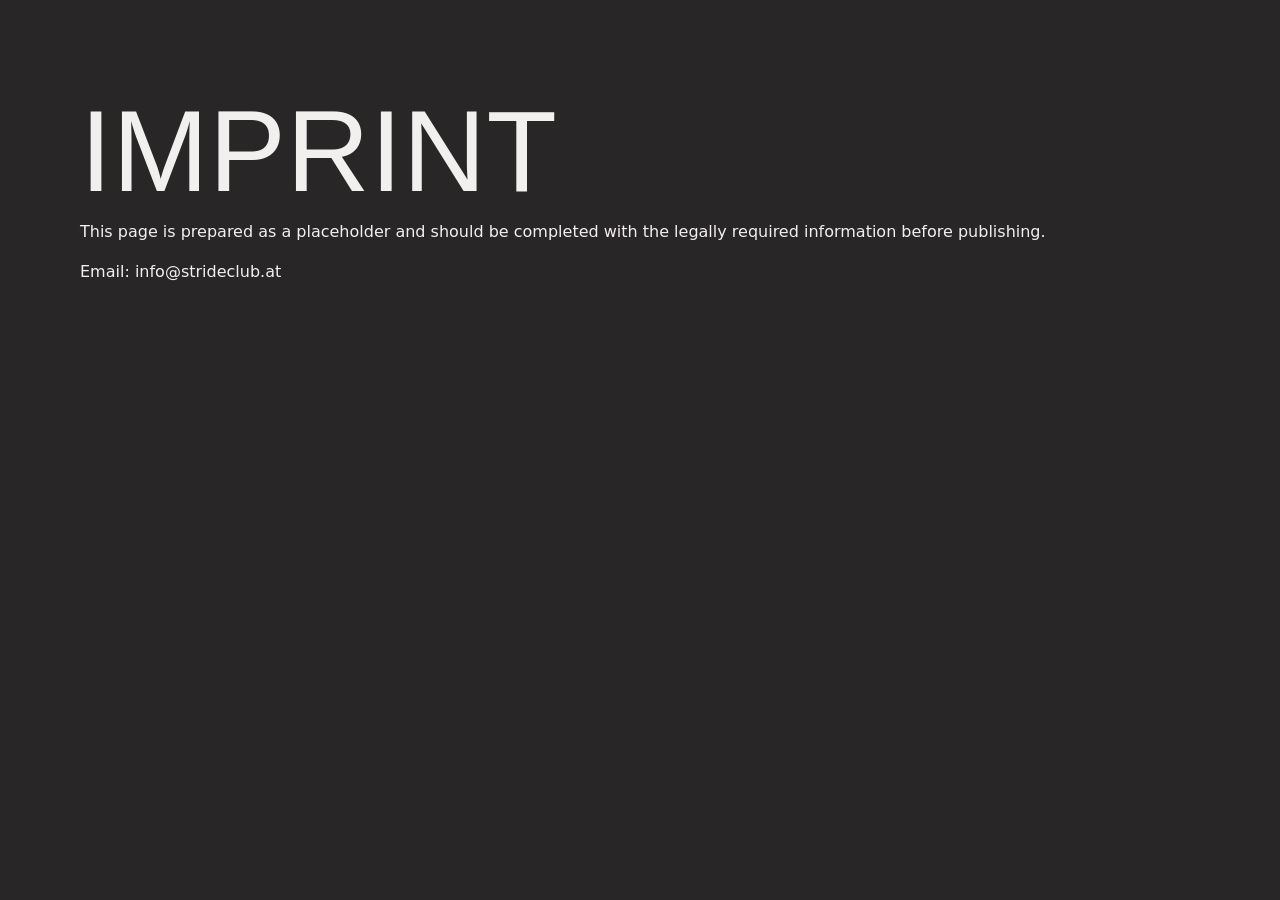
==== imprint.html @ b1a37f71 "Add files via upload" ====
<!DOCTYPE html><html lang="en"><head><meta charset="UTF-8"><meta name="viewport" content="width=device-width, initial-scale=1.0"><title>Imprint | STRIDE Vienna</title><meta name="robots" content="noindex, follow"><link rel="stylesheet" href="style.css"></head><body><main class="section"><div class="container"><h1>Imprint</h1><p>This page is prepared as a placeholder and should be completed with the legally required information before publishing.</p><p>Email: <a href="mailto:info@strideclub.at">info@strideclub.at</a></p></div></main></body></html>
---- style.css ----
:root{--off-white:#f2f0ef;--shadow-grey:#292628;--tiger-flame:#f26222;--burnt-orange:#cc5500;--cream:#faffd7;--bg:#292628;--text:#f2f0ef;--muted:rgba(242,240,239,.72);--line:rgba(242,240,239,.13);--card:rgba(242,240,239,.06);--radius-lg:28px;--radius-md:18px;--shadow:0 24px 80px rgba(0,0,0,.32)}*{box-sizing:border-box}html{scroll-behavior:smooth}body{margin:0;font-family:Barlow,system-ui,sans-serif;background:var(--bg);color:var(--text);line-height:1.5}a{color:inherit;text-decoration:none}.container{width:min(1120px,calc(100% - 40px));margin:0 auto}.section{padding:98px 0;position:relative}.site-header{position:fixed;inset:0 0 auto 0;z-index:100;backdrop-filter:blur(18px);background:rgba(41,38,40,.86);border-bottom:1px solid var(--line)}.nav{width:min(1180px,calc(100% - 32px));height:118px;margin:0 auto;display:flex;align-items:center;justify-content:space-between}.logo img{width:104px;height:104px;border-radius:50%;display:block}.nav-links{display:flex;align-items:center;gap:22px;color:var(--muted);font-size:13px;font-weight:900;text-transform:uppercase;letter-spacing:.07em}.nav-links a:hover{color:var(--off-white)}.nav-cta{padding:16px 28px;border-radius:999px;background:var(--tiger-flame);color:#111!important}.nav-toggle{display:none;background:transparent;border:0;color:white;font-size:34px}.hero{padding-top:176px;min-height:100vh;display:flex;align-items:center;overflow:hidden}.hero-bg{position:absolute;inset:0;background:radial-gradient(circle at 70% 20%,rgba(242,98,34,.25),transparent 29%),linear-gradient(135deg,#292628 0%,#111 56%,#292628 100%)}.hero-bg:after{content:'';position:absolute;inset:0;background-image:linear-gradient(rgba(242,240,239,.04) 1px,transparent 1px),linear-gradient(90deg,rgba(242,240,239,.04) 1px,transparent 1px);background-size:52px 52px;mask-image:linear-gradient(to bottom,black,transparent 82%)}.hero-grid{position:relative;display:grid;grid-template-columns:1.1fr .9fr;gap:60px;align-items:center}.eyebrow{color:var(--tiger-flame);text-transform:uppercase;letter-spacing:.18em;font-weight:900;font-size:12px;margin:0 0 18px}h1,h2,h3{font-family:Anton,Impact,sans-serif;text-transform:uppercase;line-height:.92;letter-spacing:.005em;margin:0;font-weight:400}h1{font-size:clamp(58px,9vw,126px);max-width:880px}h2{font-size:clamp(42px,6vw,82px)}h3{font-size:43px}.hero-text{font-size:clamp(19px,2vw,25px);color:var(--muted);max-width:660px;margin:28px 0 36px;font-weight:700}.hero-actions{display:flex;gap:14px;flex-wrap:wrap}.btn{display:inline-flex;align-items:center;justify-content:center;min-height:54px;padding:0 24px;border-radius:999px;font-weight:900;letter-spacing:.03em}.btn-primary{background:var(--tiger-flame);color:#111}.btn-secondary{border:1px solid var(--line);color:var(--off-white);background:rgba(242,240,239,.04)}.hero-facts{display:grid;grid-template-columns:repeat(3,1fr);gap:12px;margin-top:36px}.hero-facts div{padding:16px;background:rgba(242,240,239,.06);border:1px solid var(--line);border-radius:var(--radius-md)}.hero-facts strong{display:block;font-size:15px;text-transform:uppercase}.hero-facts span{color:var(--muted);font-size:14px}.hero-media{min-height:520px;border-radius:var(--radius-lg);border:1px solid var(--line);background:linear-gradient(135deg,rgba(242,98,34,.20),rgba(242,240,239,.04));display:grid;place-items:center;box-shadow:var(--shadow)}.media-card{text-align:center}.media-card img{width:220px;height:220px}.media-card span{display:block;margin-top:24px;font-weight:900;letter-spacing:.12em;color:var(--muted)}.split,.hybrid-grid,.location-grid,.faq-grid,.discover-grid{display:grid;grid-template-columns:.9fr 1.1fr;gap:70px;align-items:start}.lead p,.section-copy p,.location-copy p,.section-heading p{color:var(--muted);font-size:20px;margin:0 0 18px;font-weight:600}.schedule-section,.discover-section{background:var(--off-white);color:var(--shadow-grey)}.schedule-section .eyebrow,.discover-section .eyebrow,.pricing-section .eyebrow{color:var(--burnt-orange)}.schedule-section p,.discover-section p{color:rgba(41,38,40,.72)}.center{text-align:center;max-width:780px;margin:0 auto 42px}.schedule-grid,.pricing-grid{display:grid;grid-template-columns:repeat(3,1fr);gap:18px}.schedule-card,.pricing-card{min-height:230px;background:white;color:var(--shadow-grey);border:1px solid rgba(41,38,40,.08);border-radius:var(--radius-lg);padding:28px;box-shadow:0 20px 60px rgba(41,38,40,.08)}.schedule-card span,.pricing-card span{font-weight:900;text-transform:uppercase;color:var(--burnt-orange);letter-spacing:.14em;font-size:12px}.schedule-card h3,.pricing-card h3{margin:20px 0}.schedule-card p,.pricing-card p{font-size:17px;color:rgba(41,38,40,.72);font-weight:600}.hybrid-section,.pricing-section,.why-section,.faq-section{background:var(--shadow-grey)}.feature-list{display:grid;gap:16px}.feature-list div,.benefit,details{background:var(--card);border:1px solid var(--line);border-radius:var(--radius-md);padding:24px}.feature-list span{color:var(--tiger-flame);font-weight:900;display:block;margin-bottom:12px}.feature-list strong,.benefit strong{font-size:21px;display:block;margin-bottom:8px}.feature-list p,.benefit p,details p{color:var(--muted);margin:0;font-weight:600}.highlight{outline:2px solid var(--tiger-flame)}.location-section{background:linear-gradient(180deg,#292628,#171717)}.address{color:white!important;font-weight:900;font-size:22px!important}.location-list{color:var(--muted);font-weight:700;padding-left:20px}.map-wrap{border-radius:var(--radius-lg);overflow:hidden;border:1px solid var(--line);min-height:440px;background:var(--card);box-shadow:var(--shadow)}.map-wrap iframe{width:100%;height:440px;border:0;display:block;filter:grayscale(1) contrast(1.1)}.benefits-grid{display:grid;grid-template-columns:repeat(3,1fr);gap:18px}.faq-list{display:grid;gap:14px}summary{cursor:pointer;font-weight:900;font-size:19px}.cta-card{text-align:center;padding:64px 36px;border-radius:36px;background:linear-gradient(135deg,var(--cream),var(--off-white));color:var(--shadow-grey)}.cta-card img{width:168px;height:168px;margin-bottom:22px}.cta-card .eyebrow{color:var(--burnt-orange)}.cta-card p{color:rgba(41,38,40,.78);max-width:720px;margin:20px auto 28px;font-weight:700}.center-actions{justify-content:center}.cta-card .btn-secondary{color:var(--shadow-grey);border-color:rgba(242,98,34,.42);background:rgba(242,98,34,.07)}.footer{border-top:1px solid var(--line);padding:56px 0 22px;color:var(--muted)}.footer-grid{display:grid;grid-template-columns:1.4fr repeat(3,1fr);gap:34px}.footer strong{color:white}.footer-logo img{width:88px;height:88px}.legal{margin-top:44px;padding-top:20px;border-top:1px solid var(--line);display:flex;justify-content:space-between;gap:20px;font-size:13px}.mobile-sticky-signup{display:none}.reveal{opacity:0;transform:translateY(24px);transition:opacity .7s ease,transform .7s ease}.reveal.active{opacity:1;transform:translateY(0)}.delay-1{transition-delay:.12s}.delay-2{transition-delay:.22s}@media(max-width:900px){.nav{height:108px}.logo img{width:84px;height:84px}.nav-toggle{display:block}.nav-links{position:absolute;top:108px;left:16px;right:16px;display:none;flex-direction:column;align-items:stretch;padding:18px;background:rgba(41,38,40,.98);border:1px solid var(--line);border-radius:18px}.nav-links.open{display:flex}.hero{padding-top:136px;min-height:auto}.hero-grid,.split,.hybrid-grid,.location-grid,.faq-grid,.discover-grid{grid-template-columns:1fr;gap:32px}.hero-media{min-height:360px}.media-card img{width:160px;height:160px}.hero-facts,.schedule-grid,.pricing-grid,.benefits-grid,.footer-grid{grid-template-columns:1fr}.schedule-section{padding:54px 0}.schedule-card,.pricing-card{min-height:auto;padding:18px 20px;border-radius:18px}.schedule-card h3,.pricing-card h3{font-size:42px;margin:10px 0}.schedule-card p,.pricing-card p{font-size:15px}.section{padding:76px 0}.mobile-sticky-signup{display:flex;position:fixed;left:14px;right:14px;bottom:14px;z-index:200;min-height:54px;align-items:center;justify-content:center;border-radius:999px;background:var(--tiger-flame);color:#111;font-weight:900;box-shadow:0 20px 60px rgba(0,0,0,.35)}body{padding-bottom:72px}.legal{flex-direction:column}}@media(max-width:520px){.container{width:min(100% - 28px,1120px)}h1{font-size:clamp(50px,15vw,70px)}h2{font-size:42px}.hero-text{font-size:18px}.hero-actions{flex-direction:column}.btn{width:100%}.hero-facts{gap:10px}.cta-card{padding:44px 18px;border-radius:28px}.cta-card img{width:132px;height:132px}.schedule-section{padding:42px 0}.schedule-card h3,.pricing-card h3{font-size:38px}}

/* v9 media restore: hero video + gallery from SharePoint folder */
.hero-video { position: relative; overflow: hidden; padding: 0; background: #111; }
.hero-video video { position:absolute; inset:0; width:100%; height:100%; object-fit:cover; filter:contrast(1.04) saturate(.95); }
.hero-video:after { content:""; position:absolute; inset:0; background:linear-gradient(180deg,rgba(0,0,0,.05),rgba(0,0,0,.5)); }
.hero-video-label { position:absolute; left:24px; right:24px; bottom:24px; z-index:2; padding:18px 20px; border-radius:20px; background:rgba(41,38,40,.78); border:1px solid var(--line); backdrop-filter:blur(12px); }
.hero-video-label span { color:var(--tiger-flame); font-weight:900; letter-spacing:.15em; font-size:12px; }
.hero-video-label strong { display:block; margin-top:5px; font-size:20px; }
.gallery-section { background:#171717; }
.gallery-grid { display:grid; grid-template-columns:repeat(3,1fr); gap:16px; }
.gallery-grid img { width:100%; aspect-ratio:4/5; object-fit:cover; border-radius:22px; border:1px solid var(--line); filter:contrast(1.03) saturate(.92); background:#111; }
.gallery-grid img:nth-child(2), .gallery-grid img:nth-child(5), .gallery-grid img:nth-child(8) { aspect-ratio:4/6; }
@media(max-width:900px){ .gallery-grid{grid-template-columns:1fr 1fr;} .hero-video{min-height:72vh;} }
@media(max-width:520px){ .gallery-grid{grid-template-columns:1fr;} .hero-video{min-height:72vh;} }
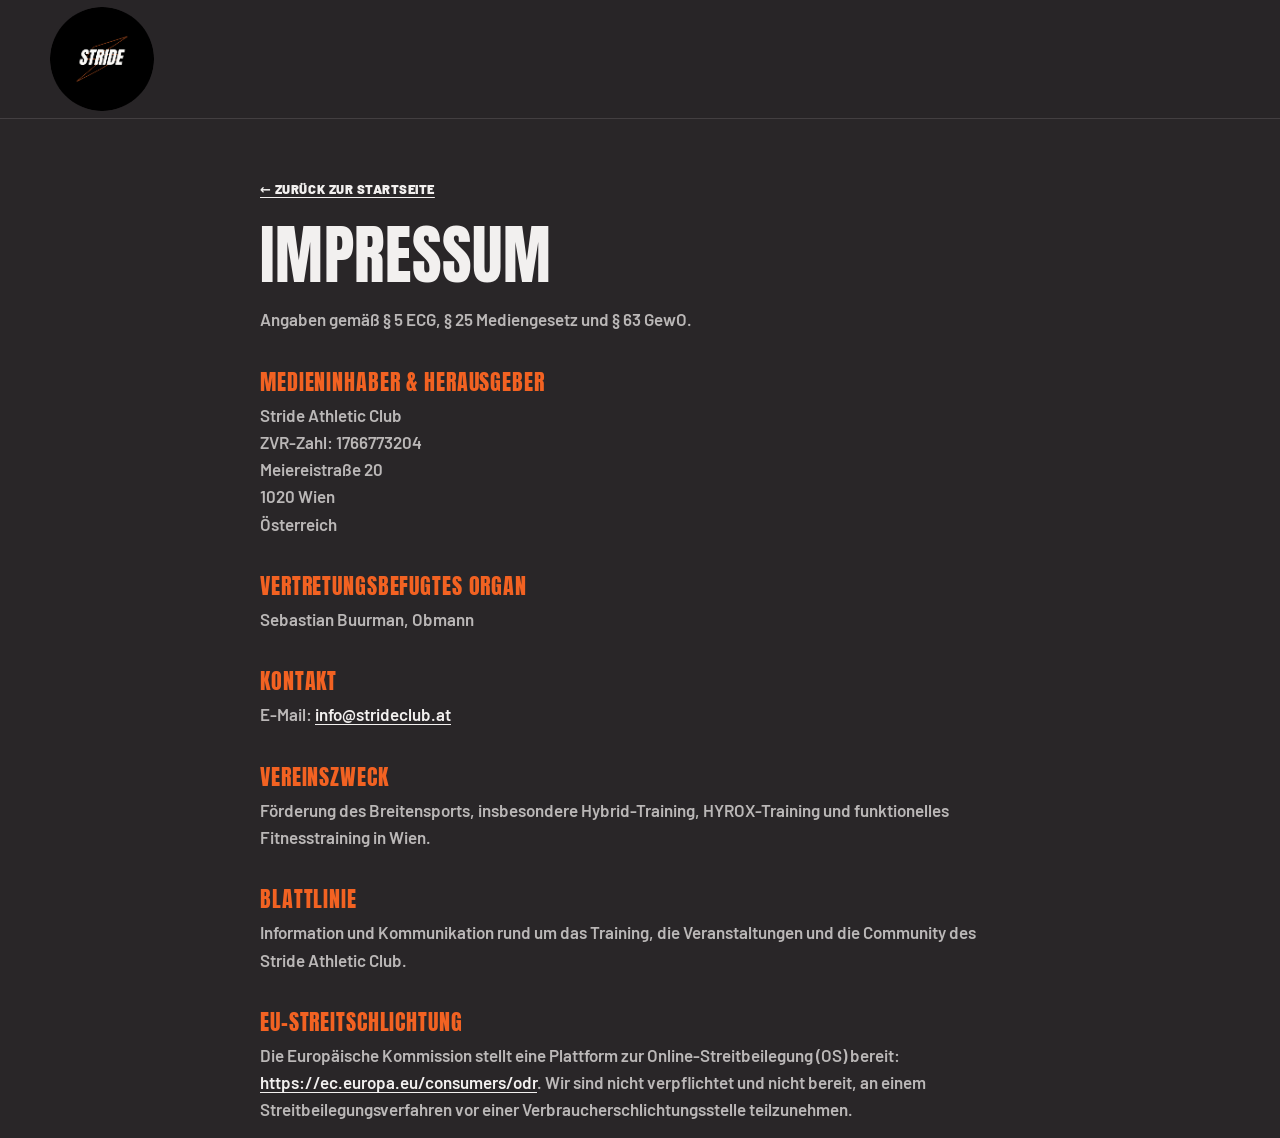
==== commit f279be33: "Add real imprint content and align privacy page styling Fills in the placeholder imprint page with t" ====
--- a/imprint.html
+++ b/imprint.html
@@ -1 +1,36 @@
-<!DOCTYPE html><html lang="en"><head><meta charset="UTF-8"><meta name="viewport" content="width=device-width, initial-scale=1.0"><title>Imprint | STRIDE Vienna</title><meta name="robots" content="noindex, follow"><link rel="stylesheet" href="style.css"></head><body><main class="section"><div class="container"><h1>Imprint</h1><p>This page is prepared as a placeholder and should be completed with the legally required information before publishing.</p><p>Email: <a href="mailto:info@strideclub.at">info@strideclub.at</a></p></div></main></body></html>
+<!DOCTYPE html><html lang="de"><head><meta charset="UTF-8"><meta name="viewport" content="width=device-width, initial-scale=1.0"><title>Impressum | STRIDE Vienna</title><meta name="robots" content="noindex, follow"><link rel="canonical" href="https://strideclub.at/imprint.html" /><link rel="preconnect" href="https://fonts.googleapis.com"><link rel="preconnect" href="https://fonts.gstatic.com" crossorigin><link href="https://fonts.googleapis.com/css2?family=Anton&family=Barlow:wght@400;500;600;700;800;900&display=swap" rel="stylesheet"><link rel="stylesheet" href="style.css"></head><body>
+<header class="site-header">
+  <nav class="nav">
+    <a class="logo" href="index.html" aria-label="STRIDE Vienna home"><img src="assets/images/logo-stride-circle.png" alt="STRIDE logo" /></a>
+  </nav>
+</header>
+<main><div class="container legal-page">
+<a class="back-link" href="index.html">&larr; Zurück zur Startseite</a>
+<h1>Impressum</h1>
+<p>Angaben gemäß § 5 ECG, § 25 Mediengesetz und § 63 GewO.</p>
+
+<h2>Medieninhaber &amp; Herausgeber</h2>
+<p>
+Stride Athletic Club<br />
+ZVR-Zahl: 1766773204<br />
+Meiereistraße 20<br />
+1020 Wien<br />
+Österreich
+</p>
+
+<h2>Vertretungsbefugtes Organ</h2>
+<p>Sebastian Buurman, Obmann</p>
+
+<h2>Kontakt</h2>
+<p>E-Mail: <a href="mailto:info@strideclub.at">info@strideclub.at</a></p>
+
+<h2>Vereinszweck</h2>
+<p>Förderung des Breitensports, insbesondere Hybrid-Training, HYROX-Training und funktionelles Fitnesstraining in Wien.</p>
+
+<h2>Blattlinie</h2>
+<p>Information und Kommunikation rund um das Training, die Veranstaltungen und die Community des Stride Athletic Club.</p>
+
+<h2>EU-Streitschlichtung</h2>
+<p>Die Europäische Kommission stellt eine Plattform zur Online-Streitbeilegung (OS) bereit: <a href="https://ec.europa.eu/consumers/odr" target="_blank" rel="noopener noreferrer">https://ec.europa.eu/consumers/odr</a>. Wir sind nicht verpflichtet und nicht bereit, an einem Streitbeilegungsverfahren vor einer Verbraucherschlichtungsstelle teilzunehmen.</p>
+</div></main>
+</body></html>
--- a/style.css
+++ b/style.css
@@ -1,4 +1,5 @@
-:root{--off-white:#f2f0ef;--shadow-grey:#292628;--tiger-flame:#f26222;--burnt-orange:#cc5500;--cream:#faffd7;--bg:#292628;--text:#f2f0ef;--muted:rgba(242,240,239,.72);--line:rgba(242,240,239,.13);--card:rgba(242,240,239,.06);--radius-lg:28px;--radius-md:18px;--shadow:0 24px 80px rgba(0,0,0,.32)}*{box-sizing:border-box}html{scroll-behavior:smooth}body{margin:0;font-family:Barlow,system-ui,sans-serif;background:var(--bg);color:var(--text);line-height:1.5}a{color:inherit;text-decoration:none}.container{width:min(1120px,calc(100% - 40px));margin:0 auto}.section{padding:98px 0;position:relative}.site-header{position:fixed;inset:0 0 auto 0;z-index:100;backdrop-filter:blur(18px);background:rgba(41,38,40,.86);border-bottom:1px solid var(--line)}.nav{width:min(1180px,calc(100% - 32px));height:118px;margin:0 auto;display:flex;align-items:center;justify-content:space-between}.logo img{width:104px;height:104px;border-radius:50%;display:block}.nav-links{display:flex;align-items:center;gap:22px;color:var(--muted);font-size:13px;font-weight:900;text-transform:uppercase;letter-spacing:.07em}.nav-links a:hover{color:var(--off-white)}.nav-cta{padding:16px 28px;border-radius:999px;background:var(--tiger-flame);color:#111!important}.nav-toggle{display:none;background:transparent;border:0;color:white;font-size:34px}.hero{padding-top:176px;min-height:100vh;display:flex;align-items:center;overflow:hidden}.hero-bg{position:absolute;inset:0;background:radial-gradient(circle at 70% 20%,rgba(242,98,34,.25),transparent 29%),linear-gradient(135deg,#292628 0%,#111 56%,#292628 100%)}.hero-bg:after{content:'';position:absolute;inset:0;background-image:linear-gradient(rgba(242,240,239,.04) 1px,transparent 1px),linear-gradient(90deg,rgba(242,240,239,.04) 1px,transparent 1px);background-size:52px 52px;mask-image:linear-gradient(to bottom,black,transparent 82%)}.hero-grid{position:relative;display:grid;grid-template-columns:1.1fr .9fr;gap:60px;align-items:center}.eyebrow{color:var(--tiger-flame);text-transform:uppercase;letter-spacing:.18em;font-weight:900;font-size:12px;margin:0 0 18px}h1,h2,h3{font-family:Anton,Impact,sans-serif;text-transform:uppercase;line-height:.92;letter-spacing:.005em;margin:0;font-weight:400}h1{font-size:clamp(58px,9vw,126px);max-width:880px}h2{font-size:clamp(42px,6vw,82px)}h3{font-size:43px}.hero-text{font-size:clamp(19px,2vw,25px);color:var(--muted);max-width:660px;margin:28px 0 36px;font-weight:700}.hero-actions{display:flex;gap:14px;flex-wrap:wrap}.btn{display:inline-flex;align-items:center;justify-content:center;min-height:54px;padding:0 24px;border-radius:999px;font-weight:900;letter-spacing:.03em}.btn-primary{background:var(--tiger-flame);color:#111}.btn-secondary{border:1px solid var(--line);color:var(--off-white);background:rgba(242,240,239,.04)}.hero-facts{display:grid;grid-template-columns:repeat(3,1fr);gap:12px;margin-top:36px}.hero-facts div{padding:16px;background:rgba(242,240,239,.06);border:1px solid var(--line);border-radius:var(--radius-md)}.hero-facts strong{display:block;font-size:15px;text-transform:uppercase}.hero-facts span{color:var(--muted);font-size:14px}.hero-media{min-height:520px;border-radius:var(--radius-lg);border:1px solid var(--line);background:linear-gradient(135deg,rgba(242,98,34,.20),rgba(242,240,239,.04));display:grid;place-items:center;box-shadow:var(--shadow)}.media-card{text-align:center}.media-card img{width:220px;height:220px}.media-card span{display:block;margin-top:24px;font-weight:900;letter-spacing:.12em;color:var(--muted)}.split,.hybrid-grid,.location-grid,.faq-grid,.discover-grid{display:grid;grid-template-columns:.9fr 1.1fr;gap:70px;align-items:start}.lead p,.section-copy p,.location-copy p,.section-heading p{color:var(--muted);font-size:20px;margin:0 0 18px;font-weight:600}.schedule-section,.discover-section{background:var(--off-white);color:var(--shadow-grey)}.schedule-section .eyebrow,.discover-section .eyebrow,.pricing-section .eyebrow{color:var(--burnt-orange)}.schedule-section p,.discover-section p{color:rgba(41,38,40,.72)}.center{text-align:center;max-width:780px;margin:0 auto 42px}.schedule-grid,.pricing-grid{display:grid;grid-template-columns:repeat(3,1fr);gap:18px}.schedule-card,.pricing-card{min-height:230px;background:white;color:var(--shadow-grey);border:1px solid rgba(41,38,40,.08);border-radius:var(--radius-lg);padding:28px;box-shadow:0 20px 60px rgba(41,38,40,.08)}.schedule-card span,.pricing-card span{font-weight:900;text-transform:uppercase;color:var(--burnt-orange);letter-spacing:.14em;font-size:12px}.schedule-card h3,.pricing-card h3{margin:20px 0}.schedule-card p,.pricing-card p{font-size:17px;color:rgba(41,38,40,.72);font-weight:600}.hybrid-section,.pricing-section,.why-section,.faq-section{background:var(--shadow-grey)}.feature-list{display:grid;gap:16px}.feature-list div,.benefit,details{background:var(--card);border:1px solid var(--line);border-radius:var(--radius-md);padding:24px}.feature-list span{color:var(--tiger-flame);font-weight:900;display:block;margin-bottom:12px}.feature-list strong,.benefit strong{font-size:21px;display:block;margin-bottom:8px}.feature-list p,.benefit p,details p{color:var(--muted);margin:0;font-weight:600}.highlight{outline:2px solid var(--tiger-flame)}.location-section{background:linear-gradient(180deg,#292628,#171717)}.address{color:white!important;font-weight:900;font-size:22px!important}.location-list{color:var(--muted);font-weight:700;padding-left:20px}.map-wrap{border-radius:var(--radius-lg);overflow:hidden;border:1px solid var(--line);min-height:440px;background:var(--card);box-shadow:var(--shadow)}.map-wrap iframe{width:100%;height:440px;border:0;display:block;filter:grayscale(1) contrast(1.1)}.benefits-grid{display:grid;grid-template-columns:repeat(3,1fr);gap:18px}.faq-list{display:grid;gap:14px}summary{cursor:pointer;font-weight:900;font-size:19px}.cta-card{text-align:center;padding:64px 36px;border-radius:36px;background:linear-gradient(135deg,var(--cream),var(--off-white));color:var(--shadow-grey)}.cta-card img{width:168px;height:168px;margin-bottom:22px}.cta-card .eyebrow{color:var(--burnt-orange)}.cta-card p{color:rgba(41,38,40,.78);max-width:720px;margin:20px auto 28px;font-weight:700}.center-actions{justify-content:center}.cta-card .btn-secondary{color:var(--shadow-grey);border-color:rgba(242,98,34,.42);background:rgba(242,98,34,.07)}.footer{border-top:1px solid var(--line);padding:56px 0 22px;color:var(--muted)}.footer-grid{display:grid;grid-template-columns:1.4fr repeat(3,1fr);gap:34px}.footer strong{color:white}.footer-logo img{width:88px;height:88px}.legal{margin-top:44px;padding-top:20px;border-top:1px solid var(--line);display:flex;justify-content:space-between;gap:20px;font-size:13px}.mobile-sticky-signup{display:none}.reveal{opacity:0;transform:translateY(24px);transition:opacity .7s ease,transform .7s ease}.reveal.active{opacity:1;transform:translateY(0)}.delay-1{transition-delay:.12s}.delay-2{transition-delay:.22s}@media(max-width:900px){.nav{height:108px}.logo img{width:84px;height:84px}.nav-toggle{display:block}.nav-links{position:absolute;top:108px;left:16px;right:16px;display:none;flex-direction:column;align-items:stretch;padding:18px;background:rgba(41,38,40,.98);border:1px solid var(--line);border-radius:18px}.nav-links.open{display:flex}.hero{padding-top:136px;min-height:auto}.hero-grid,.split,.hybrid-grid,.location-grid,.faq-grid,.discover-grid{grid-template-columns:1fr;gap:32px}.hero-media{min-height:360px}.media-card img{width:160px;height:160px}.hero-facts,.schedule-grid,.pricing-grid,.benefits-grid,.footer-grid{grid-template-columns:1fr}.schedule-section{padding:54px 0}.schedule-card,.pricing-card{min-height:auto;padding:18px 20px;border-radius:18px}.schedule-card h3,.pricing-card h3{font-size:42px;margin:10px 0}.schedule-card p,.pricing-card p{font-size:15px}.section{padding:76px 0}.mobile-sticky-signup{display:flex;position:fixed;left:14px;right:14px;bottom:14px;z-index:200;min-height:54px;align-items:center;justify-content:center;border-radius:999px;background:var(--tiger-flame);color:#111;font-weight:900;box-shadow:0 20px 60px rgba(0,0,0,.35)}body{padding-bottom:72px}.legal{flex-direction:column}}@media(max-width:520px){.container{width:min(100% - 28px,1120px)}h1{font-size:clamp(50px,15vw,70px)}h2{font-size:42px}.hero-text{font-size:18px}.hero-actions{flex-direction:column}.btn{width:100%}.hero-facts{gap:10px}.cta-card{padding:44px 18px;border-radius:28px}.cta-card img{width:132px;height:132px}.schedule-section{padding:42px 0}.schedule-card h3,.pricing-card h3{font-size:38px}}
+:root{--off-white:#f2f0ef;--shadow-grey:#292628;--tiger-flame:#f26222;--burnt-orange:#cc5500;--cream:#faffd7;--bg:#292628;--text:#f2f0ef;--muted:rgba(242,240,239,.72);--line:rgba(242,240,239,.13);--card:rgba(242,240,239,.06);--radius-lg:28px;--radius-md:18px;--shadow:0 24px 80px rgba(0,0,0,.32);--header-h:118px}*{box-sizing:border-box}html{scroll-behavior:smooth;-webkit-text-size-adjust:100%;text-size-adjust:100%;overflow-x:hidden;overflow-x:clip}body{margin:0;max-width:100%;overflow-x:hidden;overflow-x:clip;font-family:Barlow,system-ui,sans-serif;background:var(--bg);color:var(--text);line-height:1.5}a{color:inherit;text-decoration:none}.container{width:min(1120px,calc(100% - 40px));margin:0 auto}.section{padding:98px 0;position:relative}section[id],main[id]{scroll-margin-top:calc(var(--header-h) + 14px)}.site-header{position:fixed;inset:0 0 auto 0;z-index:100;backdrop-filter:blur(18px);background:rgba(41,38,40,.86);border-bottom:1px solid var(--line)}.nav{width:min(1180px,calc(100% - 32px));height:var(--header-h);margin:0 auto;display:flex;align-items:center;justify-content:space-between}.logo img{width:104px;height:104px;border-radius:50%;display:block}.nav-links{display:flex;align-items:center;gap:22px;color:var(--muted);font-size:13px;font-weight:900;text-transform:uppercase;letter-spacing:.07em}.nav-links a:hover{color:var(--off-white)}.nav-cta{padding:16px 28px;border-radius:999px;background:var(--tiger-flame);color:#111!important}.nav-toggle{display:none;background:transparent;border:0;color:white;font-size:34px}.section.hero{padding-top:calc(var(--header-h) + 58px);min-height:100vh;min-height:100svh;display:flex;align-items:center;overflow:hidden}.hero-bg{position:absolute;inset:0;background:radial-gradient(circle at 70% 20%,rgba(242,98,34,.25),transparent 29%),linear-gradient(135deg,#292628 0%,#111 56%,#292628 100%)}.hero-bg:after{content:'';position:absolute;inset:0;background-image:linear-gradient(rgba(242,240,239,.04) 1px,transparent 1px),linear-gradient(90deg,rgba(242,240,239,.04) 1px,transparent 1px);background-size:52px 52px;mask-image:linear-gradient(to bottom,black,transparent 82%)}.hero-grid{position:relative;display:grid;grid-template-columns:1.1fr .9fr;gap:60px;align-items:center}.eyebrow{color:var(--tiger-flame);text-transform:uppercase;letter-spacing:.18em;font-weight:900;font-size:12px;margin:0 0 18px}h1,h2,h3{font-family:Anton,Impact,sans-serif;text-transform:uppercase;line-height:.92;letter-spacing:.005em;margin:0;font-weight:400;overflow-wrap:break-word;word-wrap:break-word}h1{font-size:clamp(58px,9vw,126px);max-width:880px}h2{font-size:clamp(42px,6vw,82px)}h3{font-size:43px}.hero-text{font-size:clamp(19px,2vw,25px);color:var(--muted);max-width:660px;margin:28px 0 36px;font-weight:700}.hero-actions{display:flex;gap:14px;flex-wrap:wrap}.btn{display:inline-flex;align-items:center;justify-content:center;min-height:54px;padding:0 24px;border-radius:999px;font-weight:900;letter-spacing:.03em}.btn-primary{background:var(--tiger-flame);color:#111}.btn-secondary{border:1px solid var(--line);color:var(--off-white);background:rgba(242,240,239,.04)}.hero-facts{display:grid;grid-template-columns:repeat(3,1fr);gap:12px;margin-top:36px}.hero-facts div{padding:16px;background:rgba(242,240,239,.06);border:1px solid var(--line);border-radius:var(--radius-md)}.hero-facts strong{display:block;font-size:15px;text-transform:uppercase}.hero-facts span{color:var(--muted);font-size:14px}.hero-media{min-height:520px;border-radius:var(--radius-lg);border:1px solid var(--line);background:linear-gradient(135deg,rgba(242,98,34,.20),rgba(242,240,239,.04));display:grid;place-items:center;box-shadow:var(--shadow)}.media-card{text-align:center}.media-card img{width:220px;height:220px}.media-card span{display:block;margin-top:24px;font-weight:900;letter-spacing:.12em;color:var(--muted)}.split,.hybrid-grid,.location-grid,.faq-grid,.discover-grid{display:grid;grid-template-columns:.9fr 1.1fr;gap:70px;align-items:start}.lead p,.section-copy p,.location-copy p,.section-heading p{color:var(--muted);font-size:20px;margin:0 0 18px;font-weight:600}.schedule-section,.discover-section{background:var(--off-white);color:var(--shadow-grey)}.schedule-section .eyebrow,.discover-section .eyebrow,.pricing-section .eyebrow{color:var(--burnt-orange)}.schedule-section p,.discover-section p{color:rgba(41,38,40,.72)}.center{text-align:center;max-width:780px;margin:0 auto 42px}.schedule-grid,.pricing-grid{display:grid;grid-template-columns:repeat(3,1fr);gap:18px}.schedule-card,.pricing-card{min-height:230px;background:white;color:var(--shadow-grey);border:1px solid rgba(41,38,40,.08);border-radius:var(--radius-lg);padding:28px;box-shadow:0 20px 60px rgba(41,38,40,.08)}.schedule-card span,.pricing-card span{font-weight:900;text-transform:uppercase;color:var(--burnt-orange);letter-spacing:.14em;font-size:12px}.schedule-card h3,.pricing-card h3{margin:20px 0}.schedule-card p,.pricing-card p{font-size:17px;color:rgba(41,38,40,.72);font-weight:600}.hybrid-section,.pricing-section,.why-section,.faq-section{background:var(--shadow-grey)}.feature-list{display:grid;gap:16px}.feature-list div,.benefit,details{background:var(--card);border:1px solid var(--line);border-radius:var(--radius-md);padding:24px}.feature-list span{color:var(--tiger-flame);font-weight:900;display:block;margin-bottom:12px}.feature-list strong,.benefit strong{font-size:21px;display:block;margin-bottom:8px}.feature-list p,.benefit p,details p{color:var(--muted);margin:0;font-weight:600}.highlight{outline:2px solid var(--tiger-flame)}.location-section{background:linear-gradient(180deg,#292628,#171717)}.address{color:white!important;font-weight:900;font-size:22px!important}.location-list{color:var(--muted);font-weight:700;padding-left:20px}.map-wrap{border-radius:var(--radius-lg);overflow:hidden;border:1px solid var(--line);min-height:440px;background:var(--card);box-shadow:var(--shadow)}.map-wrap iframe{width:100%;height:440px;border:0;display:block;filter:grayscale(1) contrast(1.1)}.benefits-grid{display:grid;grid-template-columns:repeat(3,1fr);gap:18px}.faq-list{display:grid;gap:14px}summary{cursor:pointer;font-weight:900;font-size:19px}.cta-card{text-align:center;padding:64px 36px;border-radius:36px;background:linear-gradient(135deg,var(--cream),var(--off-white));color:var(--shadow-grey)}.cta-card img{width:168px;height:168px;margin-bottom:22px}.cta-card .eyebrow{color:var(--burnt-orange)}.cta-card p{color:rgba(41,38,40,.78);max-width:720px;margin:20px auto 28px;font-weight:700}.center-actions{justify-content:center}.cta-card .btn-secondary{color:var(--shadow-grey);border-color:rgba(242,98,34,.42);background:rgba(242,98,34,.07)}.footer{border-top:1px solid var(--line);padding:56px 0 22px;color:var(--muted)}.footer-grid{display:grid;grid-template-columns:1.4fr repeat(3,1fr);gap:34px}.footer strong{color:white}.footer-logo img{width:88px;height:88px}.legal{margin-top:44px;padding-top:20px;border-top:1px solid var(--line);display:flex;justify-content:space-between;gap:20px;font-size:13px}.legal-page{padding-top:calc(var(--header-h) + 58px);max-width:760px}.legal-page h1{font-size:clamp(40px,7vw,64px);margin-bottom:22px}.legal-page h2{font-size:22px;text-transform:uppercase;letter-spacing:.04em;margin:38px 0 10px;color:var(--tiger-flame)}.legal-page p{color:var(--muted);font-size:17px;font-weight:600;margin:0 0 14px;line-height:1.6}.legal-page a{color:var(--off-white);text-decoration:underline;text-underline-offset:3px}.legal-page a:hover{color:var(--tiger-flame)}.back-link{display:inline-block;margin-bottom:26px;font-weight:900;letter-spacing:.04em;text-transform:uppercase;font-size:13px;color:var(--muted)}.back-link:hover{color:var(--tiger-flame)}
+.mobile-sticky-signup{display:none}.reveal{opacity:0;transform:translateY(24px);transition:opacity .7s ease,transform .7s ease}.reveal.active{opacity:1;transform:translateY(0)}.delay-1{transition-delay:.12s}.delay-2{transition-delay:.22s}@media(max-width:900px){:root{--header-h:94px}.logo img{width:74px;height:74px}.nav-toggle{display:block}.nav-links{position:absolute;top:calc(var(--header-h) + 1px);left:16px;right:16px;display:none;flex-direction:column;align-items:stretch;padding:18px;background:#292628;border:1px solid var(--line);border-radius:18px;box-shadow:0 24px 60px rgba(0,0,0,.45)}.nav-links.open{display:flex}.section.hero{padding-top:calc(var(--header-h) + 40px);min-height:auto}.hero-grid,.split,.hybrid-grid,.location-grid,.faq-grid,.discover-grid{grid-template-columns:1fr;gap:32px}.hero-media{min-height:360px}.media-card img{width:160px;height:160px}.hero-facts,.schedule-grid,.pricing-grid,.benefits-grid,.footer-grid{grid-template-columns:1fr}.schedule-section{padding:54px 0}.schedule-card,.pricing-card{min-height:auto;padding:18px 20px;border-radius:18px}.schedule-card h3,.pricing-card h3{font-size:42px;margin:10px 0}.schedule-card p,.pricing-card p{font-size:15px}.section{padding:76px 0}.mobile-sticky-signup{display:flex;position:fixed;left:14px;right:14px;bottom:14px;z-index:200;min-height:54px;align-items:center;justify-content:center;border-radius:999px;background:var(--tiger-flame);color:#111;font-weight:900;box-shadow:0 20px 60px rgba(0,0,0,.35)}body{padding-bottom:72px}.legal{flex-direction:column}}@media(max-width:520px){:root{--header-h:76px}.container{width:min(100% - 28px,1120px)}.logo img{width:58px;height:58px}.nav-toggle{font-size:30px}.section.hero{padding-top:calc(var(--header-h) + 28px)}h1{font-size:clamp(38px,12.5vw,70px)}h2{font-size:clamp(30px,9vw,42px)}.hero-text{font-size:18px}.hero-actions{flex-direction:column}.btn{width:100%}.hero-facts{gap:10px}.cta-card{padding:44px 18px;border-radius:28px}.cta-card img{width:132px;height:132px}.schedule-section{padding:42px 0}.schedule-card h3,.pricing-card h3{font-size:38px}}
 
 /* v9 media restore: hero video + gallery from SharePoint folder */
 .hero-video { position: relative; overflow: hidden; padding: 0; background: #111; }
@@ -8,8 +9,16 @@
 .hero-video-label span { color:var(--tiger-flame); font-weight:900; letter-spacing:.15em; font-size:12px; }
 .hero-video-label strong { display:block; margin-top:5px; font-size:20px; }
 .gallery-section { background:#171717; }
-.gallery-grid { display:grid; grid-template-columns:repeat(3,1fr); gap:16px; }
-.gallery-grid img { width:100%; aspect-ratio:4/5; object-fit:cover; border-radius:22px; border:1px solid var(--line); filter:contrast(1.03) saturate(.92); background:#111; }
-.gallery-grid img:nth-child(2), .gallery-grid img:nth-child(5), .gallery-grid img:nth-child(8) { aspect-ratio:4/6; }
-@media(max-width:900px){ .gallery-grid{grid-template-columns:1fr 1fr;} .hero-video{min-height:72vh;} }
-@media(max-width:520px){ .gallery-grid{grid-template-columns:1fr;} .hero-video{min-height:72vh;} }
+.gallery-carousel { position:relative; }
+.gallery-track { display:flex; gap:16px; overflow-x:auto; scroll-snap-type:x mandatory; scroll-behavior:smooth; padding-bottom:6px; -webkit-overflow-scrolling:touch; scrollbar-width:none; }
+.gallery-track::-webkit-scrollbar { display:none; }
+.gallery-track img { flex:0 0 min(320px,78%); width:min(320px,78%); aspect-ratio:4/5; object-fit:cover; border-radius:22px; border:1px solid var(--line); filter:contrast(1.03) saturate(.92); background:#111; scroll-snap-align:center; }
+.gallery-arrow { position:absolute; top:50%; transform:translateY(-50%); z-index:2; width:52px; height:52px; border-radius:50%; border:1px solid var(--line); background:rgba(41,38,40,.78); backdrop-filter:blur(12px); color:var(--off-white); font-size:20px; display:grid; place-items:center; cursor:pointer; }
+.gallery-arrow:hover { background:var(--tiger-flame); color:#111; border-color:var(--tiger-flame); }
+.gallery-prev { left:-8px; }
+.gallery-next { right:-8px; }
+.gallery-dots { display:flex; justify-content:center; gap:8px; margin-top:20px; }
+.gallery-dots button { width:9px; height:9px; padding:0; border-radius:50%; border:0; background:var(--line); cursor:pointer; }
+.gallery-dots button.active { background:var(--tiger-flame); width:22px; border-radius:5px; }
+@media(max-width:900px){ .hero-video{min-height:72vh;min-height:72svh;} .gallery-track img{flex-basis:70%;width:70%;} .gallery-arrow{width:44px;height:44px;} }
+@media(max-width:520px){ .hero-video{min-height:72vh;min-height:72svh;} .gallery-track img{flex-basis:84%;width:84%;} .gallery-arrow{display:none;} }
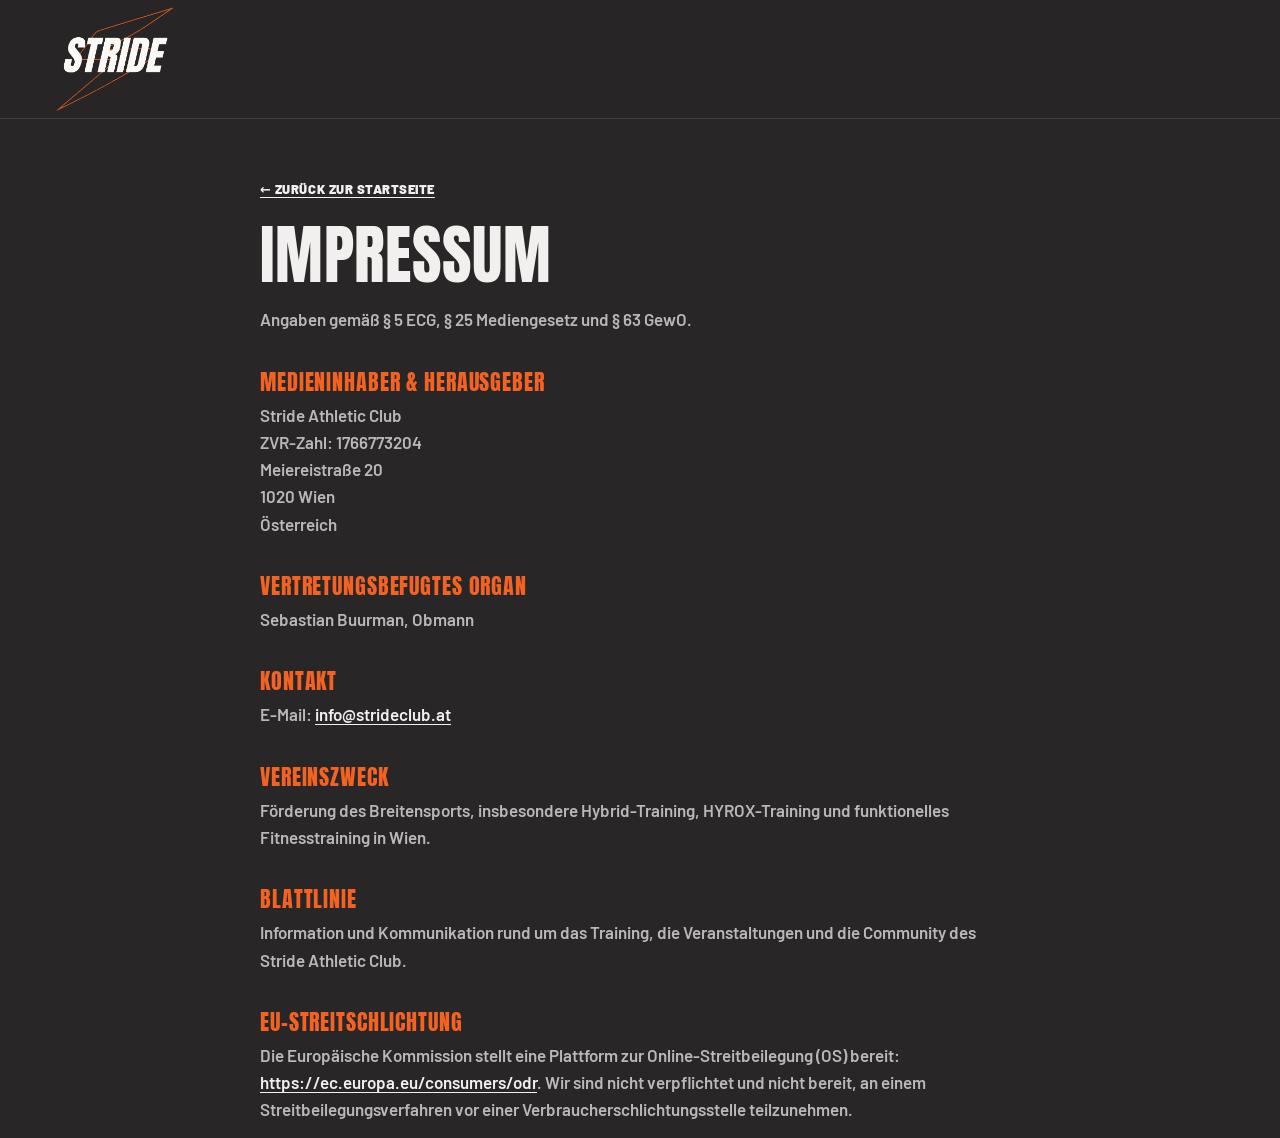
==== commit 9ae569c1: "1" ====
--- a/imprint.html
+++ b/imprint.html
@@ -1,7 +1,7 @@
-<!DOCTYPE html><html lang="de"><head><meta charset="UTF-8"><meta name="viewport" content="width=device-width, initial-scale=1.0"><title>Impressum | STRIDE Vienna</title><meta name="robots" content="noindex, follow"><link rel="canonical" href="https://strideclub.at/imprint.html" /><link rel="preconnect" href="https://fonts.googleapis.com"><link rel="preconnect" href="https://fonts.gstatic.com" crossorigin><link href="https://fonts.googleapis.com/css2?family=Anton&family=Barlow:wght@400;500;600;700;800;900&display=swap" rel="stylesheet"><link rel="stylesheet" href="style.css"></head><body>
+<!DOCTYPE html><html lang="de"><head><meta charset="UTF-8"><meta name="viewport" content="width=device-width, initial-scale=1.0"><title>Impressum | STRIDE Vienna</title><meta name="robots" content="index, follow"><link rel="canonical" href="https://strideclub.at/imprint.html" /><link rel="icon" href="/favicon.ico" sizes="any" /><link rel="apple-touch-icon" href="/apple-touch-icon.png" /><link rel="preconnect" href="https://fonts.googleapis.com"><link rel="preconnect" href="https://fonts.gstatic.com" crossorigin><link href="https://fonts.googleapis.com/css2?family=Anton&family=Barlow:wght@400;500;600;700;800;900&display=swap" rel="stylesheet"><link rel="stylesheet" href="style.css"></head><body>
 <header class="site-header">
   <nav class="nav">
-    <a class="logo" href="index.html" aria-label="STRIDE Vienna home"><img src="assets/images/logo-stride-circle.png" alt="STRIDE logo" /></a>
+    <a class="logo" href="index.html" aria-label="STRIDE Vienna home"><img src="assets/images/logo-stride.png" alt="STRIDE logo" width="130" height="116" /></a>
   </nav>
 </header>
 <main><div class="container legal-page">
--- a/style.css
+++ b/style.css
@@ -1,5 +1,5 @@
-:root{--off-white:#f2f0ef;--shadow-grey:#292628;--tiger-flame:#f26222;--burnt-orange:#cc5500;--cream:#faffd7;--bg:#292628;--text:#f2f0ef;--muted:rgba(242,240,239,.72);--line:rgba(242,240,239,.13);--card:rgba(242,240,239,.06);--radius-lg:28px;--radius-md:18px;--shadow:0 24px 80px rgba(0,0,0,.32);--header-h:118px}*{box-sizing:border-box}html{scroll-behavior:smooth;-webkit-text-size-adjust:100%;text-size-adjust:100%;overflow-x:hidden;overflow-x:clip}body{margin:0;max-width:100%;overflow-x:hidden;overflow-x:clip;font-family:Barlow,system-ui,sans-serif;background:var(--bg);color:var(--text);line-height:1.5}a{color:inherit;text-decoration:none}.container{width:min(1120px,calc(100% - 40px));margin:0 auto}.section{padding:98px 0;position:relative}section[id],main[id]{scroll-margin-top:calc(var(--header-h) + 14px)}.site-header{position:fixed;inset:0 0 auto 0;z-index:100;backdrop-filter:blur(18px);background:rgba(41,38,40,.86);border-bottom:1px solid var(--line)}.nav{width:min(1180px,calc(100% - 32px));height:var(--header-h);margin:0 auto;display:flex;align-items:center;justify-content:space-between}.logo img{width:104px;height:104px;border-radius:50%;display:block}.nav-links{display:flex;align-items:center;gap:22px;color:var(--muted);font-size:13px;font-weight:900;text-transform:uppercase;letter-spacing:.07em}.nav-links a:hover{color:var(--off-white)}.nav-cta{padding:16px 28px;border-radius:999px;background:var(--tiger-flame);color:#111!important}.nav-toggle{display:none;background:transparent;border:0;color:white;font-size:34px}.section.hero{padding-top:calc(var(--header-h) + 58px);min-height:100vh;min-height:100svh;display:flex;align-items:center;overflow:hidden}.hero-bg{position:absolute;inset:0;background:radial-gradient(circle at 70% 20%,rgba(242,98,34,.25),transparent 29%),linear-gradient(135deg,#292628 0%,#111 56%,#292628 100%)}.hero-bg:after{content:'';position:absolute;inset:0;background-image:linear-gradient(rgba(242,240,239,.04) 1px,transparent 1px),linear-gradient(90deg,rgba(242,240,239,.04) 1px,transparent 1px);background-size:52px 52px;mask-image:linear-gradient(to bottom,black,transparent 82%)}.hero-grid{position:relative;display:grid;grid-template-columns:1.1fr .9fr;gap:60px;align-items:center}.eyebrow{color:var(--tiger-flame);text-transform:uppercase;letter-spacing:.18em;font-weight:900;font-size:12px;margin:0 0 18px}h1,h2,h3{font-family:Anton,Impact,sans-serif;text-transform:uppercase;line-height:.92;letter-spacing:.005em;margin:0;font-weight:400;overflow-wrap:break-word;word-wrap:break-word}h1{font-size:clamp(58px,9vw,126px);max-width:880px}h2{font-size:clamp(42px,6vw,82px)}h3{font-size:43px}.hero-text{font-size:clamp(19px,2vw,25px);color:var(--muted);max-width:660px;margin:28px 0 36px;font-weight:700}.hero-actions{display:flex;gap:14px;flex-wrap:wrap}.btn{display:inline-flex;align-items:center;justify-content:center;min-height:54px;padding:0 24px;border-radius:999px;font-weight:900;letter-spacing:.03em}.btn-primary{background:var(--tiger-flame);color:#111}.btn-secondary{border:1px solid var(--line);color:var(--off-white);background:rgba(242,240,239,.04)}.hero-facts{display:grid;grid-template-columns:repeat(3,1fr);gap:12px;margin-top:36px}.hero-facts div{padding:16px;background:rgba(242,240,239,.06);border:1px solid var(--line);border-radius:var(--radius-md)}.hero-facts strong{display:block;font-size:15px;text-transform:uppercase}.hero-facts span{color:var(--muted);font-size:14px}.hero-media{min-height:520px;border-radius:var(--radius-lg);border:1px solid var(--line);background:linear-gradient(135deg,rgba(242,98,34,.20),rgba(242,240,239,.04));display:grid;place-items:center;box-shadow:var(--shadow)}.media-card{text-align:center}.media-card img{width:220px;height:220px}.media-card span{display:block;margin-top:24px;font-weight:900;letter-spacing:.12em;color:var(--muted)}.split,.hybrid-grid,.location-grid,.faq-grid,.discover-grid{display:grid;grid-template-columns:.9fr 1.1fr;gap:70px;align-items:start}.lead p,.section-copy p,.location-copy p,.section-heading p{color:var(--muted);font-size:20px;margin:0 0 18px;font-weight:600}.schedule-section,.discover-section{background:var(--off-white);color:var(--shadow-grey)}.schedule-section .eyebrow,.discover-section .eyebrow,.pricing-section .eyebrow{color:var(--burnt-orange)}.schedule-section p,.discover-section p{color:rgba(41,38,40,.72)}.center{text-align:center;max-width:780px;margin:0 auto 42px}.schedule-grid,.pricing-grid{display:grid;grid-template-columns:repeat(3,1fr);gap:18px}.schedule-card,.pricing-card{min-height:230px;background:white;color:var(--shadow-grey);border:1px solid rgba(41,38,40,.08);border-radius:var(--radius-lg);padding:28px;box-shadow:0 20px 60px rgba(41,38,40,.08)}.schedule-card span,.pricing-card span{font-weight:900;text-transform:uppercase;color:var(--burnt-orange);letter-spacing:.14em;font-size:12px}.schedule-card h3,.pricing-card h3{margin:20px 0}.schedule-card p,.pricing-card p{font-size:17px;color:rgba(41,38,40,.72);font-weight:600}.hybrid-section,.pricing-section,.why-section,.faq-section{background:var(--shadow-grey)}.feature-list{display:grid;gap:16px}.feature-list div,.benefit,details{background:var(--card);border:1px solid var(--line);border-radius:var(--radius-md);padding:24px}.feature-list span{color:var(--tiger-flame);font-weight:900;display:block;margin-bottom:12px}.feature-list strong,.benefit strong{font-size:21px;display:block;margin-bottom:8px}.feature-list p,.benefit p,details p{color:var(--muted);margin:0;font-weight:600}.highlight{outline:2px solid var(--tiger-flame)}.location-section{background:linear-gradient(180deg,#292628,#171717)}.address{color:white!important;font-weight:900;font-size:22px!important}.location-list{color:var(--muted);font-weight:700;padding-left:20px}.map-wrap{border-radius:var(--radius-lg);overflow:hidden;border:1px solid var(--line);min-height:440px;background:var(--card);box-shadow:var(--shadow)}.map-wrap iframe{width:100%;height:440px;border:0;display:block;filter:grayscale(1) contrast(1.1)}.benefits-grid{display:grid;grid-template-columns:repeat(3,1fr);gap:18px}.faq-list{display:grid;gap:14px}summary{cursor:pointer;font-weight:900;font-size:19px}.cta-card{text-align:center;padding:64px 36px;border-radius:36px;background:linear-gradient(135deg,var(--cream),var(--off-white));color:var(--shadow-grey)}.cta-card img{width:168px;height:168px;margin-bottom:22px}.cta-card .eyebrow{color:var(--burnt-orange)}.cta-card p{color:rgba(41,38,40,.78);max-width:720px;margin:20px auto 28px;font-weight:700}.center-actions{justify-content:center}.cta-card .btn-secondary{color:var(--shadow-grey);border-color:rgba(242,98,34,.42);background:rgba(242,98,34,.07)}.footer{border-top:1px solid var(--line);padding:56px 0 22px;color:var(--muted)}.footer-grid{display:grid;grid-template-columns:1.4fr repeat(3,1fr);gap:34px}.footer strong{color:white}.footer-logo img{width:88px;height:88px}.legal{margin-top:44px;padding-top:20px;border-top:1px solid var(--line);display:flex;justify-content:space-between;gap:20px;font-size:13px}.legal-page{padding-top:calc(var(--header-h) + 58px);max-width:760px}.legal-page h1{font-size:clamp(40px,7vw,64px);margin-bottom:22px}.legal-page h2{font-size:22px;text-transform:uppercase;letter-spacing:.04em;margin:38px 0 10px;color:var(--tiger-flame)}.legal-page p{color:var(--muted);font-size:17px;font-weight:600;margin:0 0 14px;line-height:1.6}.legal-page a{color:var(--off-white);text-decoration:underline;text-underline-offset:3px}.legal-page a:hover{color:var(--tiger-flame)}.back-link{display:inline-block;margin-bottom:26px;font-weight:900;letter-spacing:.04em;text-transform:uppercase;font-size:13px;color:var(--muted)}.back-link:hover{color:var(--tiger-flame)}
-.mobile-sticky-signup{display:none}.reveal{opacity:0;transform:translateY(24px);transition:opacity .7s ease,transform .7s ease}.reveal.active{opacity:1;transform:translateY(0)}.delay-1{transition-delay:.12s}.delay-2{transition-delay:.22s}@media(max-width:900px){:root{--header-h:94px}.logo img{width:74px;height:74px}.nav-toggle{display:block}.nav-links{position:absolute;top:calc(var(--header-h) + 1px);left:16px;right:16px;display:none;flex-direction:column;align-items:stretch;padding:18px;background:#292628;border:1px solid var(--line);border-radius:18px;box-shadow:0 24px 60px rgba(0,0,0,.45)}.nav-links.open{display:flex}.section.hero{padding-top:calc(var(--header-h) + 40px);min-height:auto}.hero-grid,.split,.hybrid-grid,.location-grid,.faq-grid,.discover-grid{grid-template-columns:1fr;gap:32px}.hero-media{min-height:360px}.media-card img{width:160px;height:160px}.hero-facts,.schedule-grid,.pricing-grid,.benefits-grid,.footer-grid{grid-template-columns:1fr}.schedule-section{padding:54px 0}.schedule-card,.pricing-card{min-height:auto;padding:18px 20px;border-radius:18px}.schedule-card h3,.pricing-card h3{font-size:42px;margin:10px 0}.schedule-card p,.pricing-card p{font-size:15px}.section{padding:76px 0}.mobile-sticky-signup{display:flex;position:fixed;left:14px;right:14px;bottom:14px;z-index:200;min-height:54px;align-items:center;justify-content:center;border-radius:999px;background:var(--tiger-flame);color:#111;font-weight:900;box-shadow:0 20px 60px rgba(0,0,0,.35)}body{padding-bottom:72px}.legal{flex-direction:column}}@media(max-width:520px){:root{--header-h:76px}.container{width:min(100% - 28px,1120px)}.logo img{width:58px;height:58px}.nav-toggle{font-size:30px}.section.hero{padding-top:calc(var(--header-h) + 28px)}h1{font-size:clamp(38px,12.5vw,70px)}h2{font-size:clamp(30px,9vw,42px)}.hero-text{font-size:18px}.hero-actions{flex-direction:column}.btn{width:100%}.hero-facts{gap:10px}.cta-card{padding:44px 18px;border-radius:28px}.cta-card img{width:132px;height:132px}.schedule-section{padding:42px 0}.schedule-card h3,.pricing-card h3{font-size:38px}}
+:root{--off-white:#f2f0ef;--shadow-grey:#292628;--tiger-flame:#f26222;--burnt-orange:#cc5500;--cream:#faffd7;--bg:#292628;--text:#f2f0ef;--muted:rgba(242,240,239,.72);--line:rgba(242,240,239,.13);--card:rgba(242,240,239,.06);--radius-lg:28px;--radius-md:18px;--shadow:0 24px 80px rgba(0,0,0,.32);--header-h:118px}*{box-sizing:border-box}html{scroll-behavior:smooth;-webkit-text-size-adjust:100%;text-size-adjust:100%;overflow-x:hidden;overflow-x:clip}body{margin:0;max-width:100%;overflow-x:hidden;overflow-x:clip;font-family:Barlow,system-ui,sans-serif;background:var(--bg);color:var(--text);line-height:1.5}a{color:inherit;text-decoration:none}a:focus-visible,button:focus-visible,summary:focus-visible,.gallery-track:focus-visible{outline:2px solid var(--tiger-flame);outline-offset:3px;border-radius:4px}@media(prefers-reduced-motion:reduce){.reveal{opacity:1!important;transform:none!important;transition:none!important}html{scroll-behavior:auto}}.container{width:min(1120px,calc(100% - 40px));margin:0 auto}.section{padding:98px 0;position:relative}section[id],main[id]{scroll-margin-top:calc(var(--header-h) + 14px)}.site-header{position:fixed;inset:0 0 auto 0;z-index:100;backdrop-filter:blur(18px);background:rgba(41,38,40,.86);border-bottom:1px solid var(--line)}.nav{width:min(1180px,calc(100% - 32px));height:var(--header-h);margin:0 auto;display:flex;align-items:center;justify-content:space-between}.logo img{width:130px;height:116px;display:block}.nav-links{display:flex;align-items:center;gap:22px;color:var(--muted);font-size:13px;font-weight:900;text-transform:uppercase;letter-spacing:.07em}.nav-links a:hover{color:var(--off-white)}.nav-cta{padding:16px 28px;border-radius:999px;background:var(--tiger-flame);color:#111!important}.nav-toggle{display:none;background:transparent;border:0;color:white;font-size:34px}.section.hero{padding-top:calc(var(--header-h) + 58px);min-height:100vh;min-height:100svh;display:flex;align-items:center;overflow:hidden}.hero-bg{position:absolute;inset:0;background:radial-gradient(circle at 70% 20%,rgba(242,98,34,.25),transparent 29%),linear-gradient(135deg,#292628 0%,#111 56%,#292628 100%)}.hero-bg:after{content:'';position:absolute;inset:0;background-image:linear-gradient(rgba(242,240,239,.04) 1px,transparent 1px),linear-gradient(90deg,rgba(242,240,239,.04) 1px,transparent 1px);background-size:52px 52px;mask-image:linear-gradient(to bottom,black,transparent 82%)}.hero-grid{position:relative;display:grid;grid-template-columns:1.1fr .9fr;gap:60px;align-items:center}.eyebrow{color:var(--tiger-flame);text-transform:uppercase;letter-spacing:.18em;font-weight:900;font-size:12px;margin:0 0 18px}h1,h2,h3{font-family:Anton,Impact,sans-serif;text-transform:uppercase;line-height:.92;letter-spacing:.005em;margin:0;font-weight:400;overflow-wrap:break-word;word-wrap:break-word}h1{font-size:clamp(58px,9vw,126px);max-width:880px}h2{font-size:clamp(42px,6vw,82px)}h3{font-size:43px}.hero-text{font-size:clamp(19px,2vw,25px);color:var(--muted);max-width:660px;margin:28px 0 36px;font-weight:700}.hero-actions{display:flex;gap:14px;flex-wrap:wrap}.btn{display:inline-flex;align-items:center;justify-content:center;min-height:54px;padding:0 24px;border-radius:999px;font-weight:900;letter-spacing:.03em}.btn-primary{background:var(--tiger-flame);color:#111}.btn-secondary{border:1px solid var(--line);color:var(--off-white);background:rgba(242,240,239,.04)}.hero-facts{display:grid;grid-template-columns:repeat(3,1fr);gap:12px;margin-top:36px}.hero-facts div{padding:16px;background:rgba(242,240,239,.06);border:1px solid var(--line);border-radius:var(--radius-md)}.hero-facts strong{display:block;font-size:15px;text-transform:uppercase}.hero-facts span{color:var(--muted);font-size:14px}.hero-media{min-height:520px;border-radius:var(--radius-lg);border:1px solid var(--line);background:linear-gradient(135deg,rgba(242,98,34,.20),rgba(242,240,239,.04));display:grid;place-items:center;box-shadow:var(--shadow)}.split,.hybrid-grid,.location-grid,.faq-grid,.discover-grid{display:grid;grid-template-columns:.9fr 1.1fr;gap:70px;align-items:start}.lead p,.section-copy p,.location-copy p,.section-heading p{color:var(--muted);font-size:20px;margin:0 0 18px;font-weight:600}.schedule-section,.discover-section{background:var(--off-white);color:var(--shadow-grey)}.schedule-section .eyebrow,.discover-section .eyebrow,.pricing-section .eyebrow{color:var(--burnt-orange)}.schedule-section p,.discover-section p{color:rgba(41,38,40,.72)}.center{text-align:center;max-width:780px;margin:0 auto 42px}.schedule-grid,.pricing-grid{display:grid;grid-template-columns:repeat(3,1fr);gap:18px}.schedule-card,.pricing-card{min-height:230px;background:white;color:var(--shadow-grey);border:1px solid rgba(41,38,40,.08);border-radius:var(--radius-lg);padding:28px;box-shadow:0 20px 60px rgba(41,38,40,.08)}.schedule-card span,.pricing-card span{font-weight:900;text-transform:uppercase;color:var(--burnt-orange);letter-spacing:.14em;font-size:12px}.schedule-card h3,.pricing-card h3{margin:20px 0}.schedule-card h3{font-size:32px}.schedule-card p,.pricing-card p{font-size:17px;color:rgba(41,38,40,.72);font-weight:600}.hybrid-section,.pricing-section,.why-section,.faq-section{background:var(--shadow-grey)}.feature-list{display:grid;gap:16px}.feature-list div,.benefit,details{background:var(--card);border:1px solid var(--line);border-radius:var(--radius-md);padding:24px}.feature-list span{color:var(--tiger-flame);font-weight:900;display:block;margin-bottom:12px}.feature-list strong,.benefit strong{font-size:21px;display:block;margin-bottom:8px}.feature-list p,.benefit p,details p{color:var(--muted);margin:0;font-weight:600}.highlight{outline:2px solid var(--tiger-flame)}.location-section{background:linear-gradient(180deg,#292628,#171717)}.address{color:white!important;font-weight:900;font-size:22px!important}.location-list{color:var(--muted);font-weight:700;padding-left:20px}.map-wrap{border-radius:var(--radius-lg);overflow:hidden;border:1px solid var(--line);min-height:440px;background:var(--card);box-shadow:var(--shadow)}.map-wrap iframe{width:100%;height:440px;border:0;display:block;filter:grayscale(1) contrast(1.1)}.benefits-grid{display:grid;grid-template-columns:repeat(3,1fr);gap:18px}.faq-list{display:grid;gap:14px}summary{cursor:pointer;font-weight:900;font-size:19px}.cta-card{text-align:center;padding:64px 36px;border-radius:36px;background:linear-gradient(135deg,var(--cream),var(--off-white));color:var(--shadow-grey)}.cta-card img{width:192px;height:172px;margin-bottom:22px}.cta-card .eyebrow{color:var(--burnt-orange)}.cta-card p{color:rgba(41,38,40,.78);max-width:720px;margin:20px auto 28px;font-weight:700}.center-actions{justify-content:center}.cta-card .btn-secondary{color:var(--shadow-grey);border-color:rgba(242,98,34,.42);background:rgba(242,98,34,.07)}.eversports-widget-wrap{margin-top:36px}.footer{border-top:1px solid var(--line);padding:56px 0 22px;color:var(--muted)}.footer-grid{display:grid;grid-template-columns:1.4fr repeat(3,1fr);gap:34px}.footer strong{color:white}.footer-logo img{width:104px;height:93px}.legal{margin-top:44px;padding-top:20px;border-top:1px solid var(--line);display:flex;justify-content:space-between;gap:20px;font-size:13px}.legal-page{padding-top:calc(var(--header-h) + 58px);max-width:760px}.legal-page h1{font-size:clamp(40px,7vw,64px);margin-bottom:22px}.legal-page h2{font-size:22px;text-transform:uppercase;letter-spacing:.04em;margin:38px 0 10px;color:var(--tiger-flame)}.legal-page p{color:var(--muted);font-size:17px;font-weight:600;margin:0 0 14px;line-height:1.6}.legal-page a{color:var(--off-white);text-decoration:underline;text-underline-offset:3px}.legal-page a:hover{color:var(--tiger-flame)}.back-link{display:inline-block;margin-bottom:26px;font-weight:900;letter-spacing:.04em;text-transform:uppercase;font-size:13px;color:var(--muted)}.back-link:hover{color:var(--tiger-flame)}
+.mobile-sticky-signup{display:none}.reveal{opacity:0;transform:translateY(24px);transition:opacity .7s ease,transform .7s ease}.reveal.active{opacity:1;transform:translateY(0)}.delay-1{transition-delay:.12s}.delay-2{transition-delay:.22s}@media(max-width:900px){:root{--header-h:94px}.logo img{width:92px;height:82px}.nav-toggle{display:block}.nav-links{position:absolute;top:calc(var(--header-h) + 1px);left:16px;right:16px;display:none;flex-direction:column;align-items:stretch;padding:18px;background:#292628;border:1px solid var(--line);border-radius:18px;box-shadow:0 24px 60px rgba(0,0,0,.45)}.nav-links.open{display:flex}.section.hero{padding-top:calc(var(--header-h) + 40px);min-height:auto}.hero-grid,.split,.hybrid-grid,.location-grid,.faq-grid,.discover-grid{grid-template-columns:1fr;gap:32px}.hero-media{min-height:360px}.hero-facts,.schedule-grid,.pricing-grid,.benefits-grid,.footer-grid{grid-template-columns:1fr}.hero-cta-primary{display:none}.schedule-section{padding:54px 0}.schedule-card,.pricing-card{min-height:auto;padding:18px 20px;border-radius:18px}.schedule-card h3,.pricing-card h3{margin:10px 0}.pricing-card h3{font-size:42px}.schedule-card h3{font-size:28px}.schedule-card p,.pricing-card p{font-size:15px}.section{padding:76px 0}.mobile-sticky-signup{display:flex;position:fixed;left:14px;right:14px;bottom:14px;z-index:200;min-height:54px;align-items:center;justify-content:center;border-radius:999px;background:var(--tiger-flame);color:#111;font-weight:900;box-shadow:0 20px 60px rgba(0,0,0,.35)}body{padding-bottom:72px}.legal{flex-direction:column}}@media(max-width:520px){:root{--header-h:76px}.container{width:min(100% - 28px,1120px)}.logo img{width:72px;height:64px}.nav-toggle{font-size:30px}.section.hero{padding-top:calc(var(--header-h) + 28px)}h1{font-size:clamp(38px,12.5vw,70px)}h2{font-size:clamp(30px,9vw,42px)}.hero-text{font-size:18px}.hero-actions{flex-direction:column}.btn{width:100%}.hero-facts{gap:10px}.cta-card{padding:44px 18px;border-radius:28px}.cta-card img{width:150px;height:134px}.schedule-section{padding:42px 0}.pricing-card h3{font-size:38px}.schedule-card h3{font-size:25px}}
 
 /* v9 media restore: hero video + gallery from SharePoint folder */
 .hero-video { position: relative; overflow: hidden; padding: 0; background: #111; }
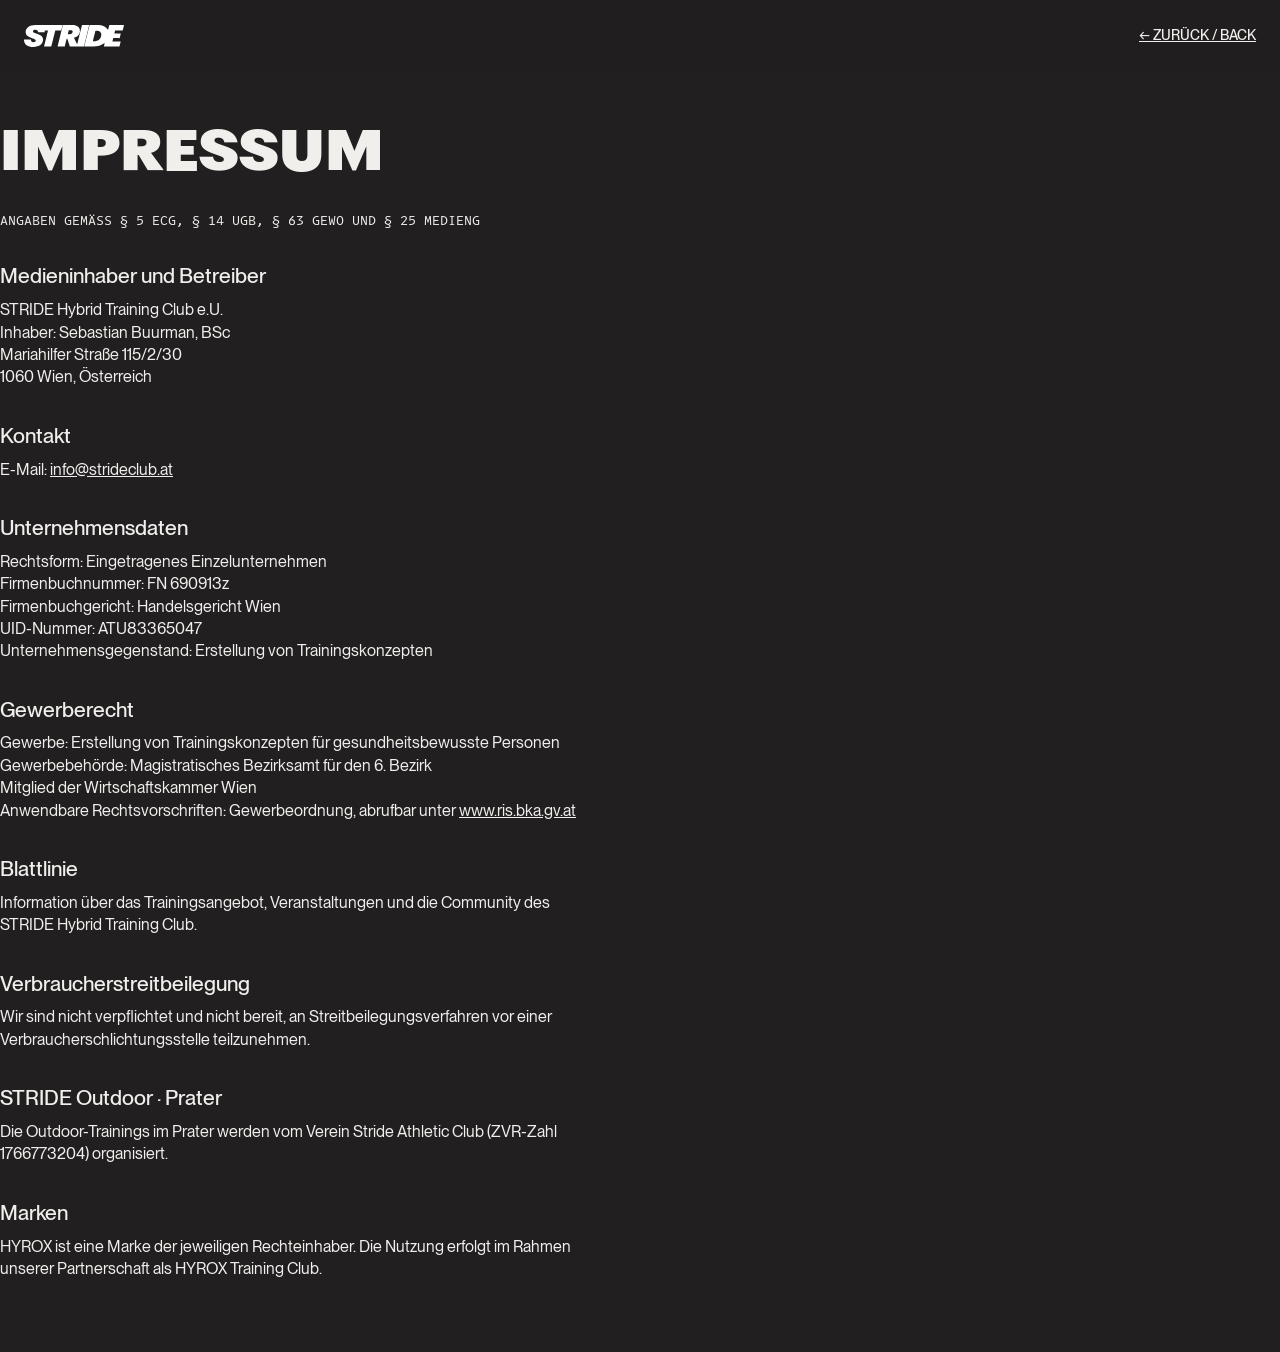
==== commit 80312e70: "Relaunch: indoor launch landing page (EN/DE) with PreSale newsletter - New single landing page for t" ====
--- a/imprint.html
+++ b/imprint.html
@@ -1,36 +1,64 @@
-<!DOCTYPE html><html lang="de"><head><meta charset="UTF-8"><meta name="viewport" content="width=device-width, initial-scale=1.0"><title>Impressum | STRIDE Vienna</title><meta name="robots" content="index, follow"><link rel="canonical" href="https://strideclub.at/imprint.html" /><link rel="icon" href="/favicon.ico" sizes="any" /><link rel="apple-touch-icon" href="/apple-touch-icon.png" /><link rel="preconnect" href="https://fonts.googleapis.com"><link rel="preconnect" href="https://fonts.gstatic.com" crossorigin><link href="https://fonts.googleapis.com/css2?family=Anton&family=Barlow:wght@400;500;600;700;800;900&display=swap" rel="stylesheet"><link rel="stylesheet" href="style.css"></head><body>
-<header class="site-header">
-  <nav class="nav">
-    <a class="logo" href="index.html" aria-label="STRIDE Vienna home"><img src="assets/images/logo-stride.png" alt="STRIDE logo" width="130" height="116" /></a>
-  </nav>
-</header>
-<main><div class="container legal-page">
-<a class="back-link" href="index.html">&larr; Zurück zur Startseite</a>
-<h1>Impressum</h1>
-<p>Angaben gemäß § 5 ECG, § 25 Mediengesetz und § 63 GewO.</p>
+<!doctype html>
+<html lang="de-AT">
+<head>
+  <meta charset="utf-8">
+  <meta name="viewport" content="width=device-width, initial-scale=1">
+  <title>Impressum · STRIDE Hybrid Training Club</title>
+  <meta name="robots" content="noindex">
+  <link rel="icon" href="/favicon.ico" sizes="any">
+  <link rel="stylesheet" href="/assets/css/style.css">
+  <style>
+    .legal { padding: 120px 0 64px; }
+    .legal h1 { margin-bottom: 32px; }
+    .legal h2 { font-weight: 500; font-size: var(--fs-h3); margin: 32px 0 8px; }
+    .legal p { margin: 0 0 8px; max-width: 60ch; }
+    .todo { background: var(--volt); color: var(--carbon); padding: 0 4px; }
+  </style>
+</head>
+<body style="padding-right:0">
+  <header class="nav is-solid">
+    <div class="wrap nav-inner">
+      <a class="nav-logo" href="/" aria-label="STRIDE"><img src="/assets/brand/logo.svg" alt="STRIDE" width="110" height="24"></a>
+      <a class="tag" href="/">← Zurück / Back</a>
+    </div>
+  </header>
+  <main class="wrap legal">
+    <h1 class="h2">Impressum</h1>
+    <p class="detail">Angaben gemäß § 5 ECG, § 14 UGB, § 63 GewO und § 25 MedienG</p>
 
-<h2>Medieninhaber &amp; Herausgeber</h2>
-<p>
-Stride Athletic Club<br />
-ZVR-Zahl: 1766773204<br />
-Meiereistraße 20<br />
-1020 Wien<br />
-Österreich
-</p>
+    <h2>Medieninhaber und Betreiber</h2>
+    <p>STRIDE Hybrid Training Club e.U.<br>
+       Inhaber: Sebastian Buurman, BSc<br>
+       Mariahilfer Straße 115/2/30<br>
+       1060 Wien, Österreich</p>
 
-<h2>Vertretungsbefugtes Organ</h2>
-<p>Sebastian Buurman, Obmann</p>
+    <h2>Kontakt</h2>
+    <p>E-Mail: <a href="mailto:info@strideclub.at">info@strideclub.at</a></p>
 
-<h2>Kontakt</h2>
-<p>E-Mail: <a href="mailto:info@strideclub.at">info@strideclub.at</a></p>
+    <h2>Unternehmensdaten</h2>
+    <p>Rechtsform: Eingetragenes Einzelunternehmen<br>
+       Firmenbuchnummer: FN 690913z<br>
+       Firmenbuchgericht: Handelsgericht Wien<br>
+       UID-Nummer: ATU83365047<br>
+       Unternehmensgegenstand: Erstellung von Trainingskonzepten</p>
 
-<h2>Vereinszweck</h2>
-<p>Förderung des Breitensports, insbesondere Hybrid-Training, HYROX-Training und funktionelles Fitnesstraining in Wien.</p>
+    <h2>Gewerberecht</h2>
+    <p>Gewerbe: Erstellung von Trainingskonzepten für gesundheitsbewusste Personen<br>
+       Gewerbebehörde: Magistratisches Bezirksamt für den 6. Bezirk<br>
+       Mitglied der Wirtschaftskammer Wien<br>
+       Anwendbare Rechtsvorschriften: Gewerbeordnung, abrufbar unter <a href="https://www.ris.bka.gv.at" target="_blank" rel="noopener">www.ris.bka.gv.at</a></p>
 
-<h2>Blattlinie</h2>
-<p>Information und Kommunikation rund um das Training, die Veranstaltungen und die Community des Stride Athletic Club.</p>
+    <h2>Blattlinie</h2>
+    <p>Information über das Trainingsangebot, Veranstaltungen und die Community des STRIDE Hybrid Training Club.</p>
 
-<h2>EU-Streitschlichtung</h2>
-<p>Die Europäische Kommission stellt eine Plattform zur Online-Streitbeilegung (OS) bereit: <a href="https://ec.europa.eu/consumers/odr" target="_blank" rel="noopener noreferrer">https://ec.europa.eu/consumers/odr</a>. Wir sind nicht verpflichtet und nicht bereit, an einem Streitbeilegungsverfahren vor einer Verbraucherschlichtungsstelle teilzunehmen.</p>
-</div></main>
-</body></html>
+    <h2>Verbraucherstreitbeilegung</h2>
+    <p>Wir sind nicht verpflichtet und nicht bereit, an Streitbeilegungsverfahren vor einer Verbraucherschlichtungsstelle teilzunehmen.</p>
+
+    <h2>STRIDE Outdoor · Prater</h2>
+    <p>Die Outdoor-Trainings im Prater werden vom Verein Stride Athletic Club (ZVR-Zahl 1766773204) organisiert.</p>
+
+    <h2>Marken</h2>
+    <p>HYROX ist eine Marke der jeweiligen Rechteinhaber. Die Nutzung erfolgt im Rahmen unserer Partnerschaft als HYROX Training Club.</p>
+  </main>
+</body>
+</html>
--- a/assets/css/style.css
+++ b/assets/css/style.css
@@ -0,0 +1,260 @@
+/* STRIDE · Landing page
+   Tokens follow ../../brand-system.md. Change values there first, then here. */
+
+@font-face { font-family: "Fragment"; src: url("../fonts/PPFragment-SansBlack.woff2") format("woff2"); font-weight: 900; font-display: swap; }
+@font-face { font-family: "Montreal"; src: url("../fonts/PPNeueMontreal-Regular.woff2") format("woff2"); font-weight: 400; font-display: swap; }
+@font-face { font-family: "Montreal"; src: url("../fonts/PPNeueMontreal-Medium.woff2") format("woff2"); font-weight: 500; font-display: swap; }
+@font-face { font-family: "Intel"; src: url("../fonts/IntelOneMono-Regular.woff2") format("woff2"); font-weight: 400; font-display: swap; }
+
+:root {
+  /* Colors (brand guidelines) */
+  --carbon: #211F20;
+  --chalk: #F1EFEC;
+  --cream: #FFF5D5;
+  --race-orange: #FF5A1F;
+  --volt: #EDFF00;
+  --flash: #FFFFFF;
+  --club-orange: #C94E2B;
+  --line: rgba(241, 239, 236, 0.18);
+  --tint: rgba(241, 239, 236, 0.06);
+  --lane: #151314;
+
+  /* Fonts */
+  --font-display: "Fragment", "Arial Black", sans-serif;
+  --font-text: "Montreal", "Helvetica Neue", Arial, sans-serif;
+  --font-mono: "Intel", ui-monospace, Consolas, monospace;
+
+  /* Sizes (compact, Pace-Club-like). Line-heights from guidelines: 1.1 / 1.2 / 1.4, no tracking */
+  --fs-display: clamp(2.75rem, 1.7rem + 4.6vw, 6rem);
+  --fs-h2: clamp(2rem, 1.45rem + 2.4vw, 3.75rem);
+  --fs-sub: clamp(1.125rem, 1rem + 0.55vw, 1.5rem);
+  --fs-h3: clamp(1.125rem, 1.05rem + 0.35vw, 1.375rem);
+  --fs-body: clamp(0.9375rem, 0.9rem + 0.15vw, 1rem);
+  --fs-tag: clamp(0.8125rem, 0.79rem + 0.1vw, 0.875rem);   /* Montreal labels in brackets */
+  --fs-detail: clamp(0.75rem, 0.73rem + 0.1vw, 0.8125rem); /* Intel: details only, keep flexible */
+  --lh-display: 1.1;
+  --lh-sub: 1.2;
+  --lh-body: 1.4;
+
+  /* Space & shape */
+  --gutter: 16px;
+  --panel-pad: 40px 20px;
+  --gap: 12px;
+  --radius: 24px;
+  --radius-sm: 16px;
+  --max: 1280px;
+  --lanes-w: 0px;
+
+  /* Flash glow */
+  --glow: drop-shadow(0 0 3px rgba(255,255,255,.95)) drop-shadow(0 0 10px rgba(255,255,255,.6)) drop-shadow(0 0 26px rgba(255,255,255,.35));
+}
+@media (min-width: 768px) { :root { --gutter: 24px; --panel-pad: 64px 40px; --gap: 16px; } }
+@media (min-width: 1200px) { :root { --gutter: 24px; --panel-pad: 88px 64px; --lanes-w: 120px; } }
+
+*, *::before, *::after { box-sizing: border-box; }
+html { -webkit-text-size-adjust: 100%; scroll-behavior: smooth; }
+body {
+  margin: 0; background: var(--carbon); color: var(--chalk);
+  font-family: var(--font-text); font-size: var(--fs-body); line-height: var(--lh-body);
+  -webkit-font-smoothing: antialiased; overflow-x: hidden;
+  padding-right: var(--lanes-w);
+}
+img, svg, video { display: block; max-width: 100%; }
+a { color: inherit; }
+:focus-visible { outline: 2px solid var(--race-orange); outline-offset: 3px; }
+.skip { position: absolute; left: -9999px; top: 8px; z-index: 100; background: var(--race-orange); color: var(--carbon); padding: 12px 16px; border-radius: 999px; }
+.skip:focus { left: 8px; }
+
+/* ---------- Text styles ---------- */
+.display, .h2, .quote-word { font-family: var(--font-display); font-weight: 900; text-transform: uppercase; line-height: var(--lh-display); margin: 0; }
+.display { font-size: var(--fs-display); }
+.h2 { font-size: var(--fs-h2); }
+.sub { font-weight: 500; font-size: var(--fs-sub); line-height: var(--lh-sub); margin: 0; }
+.body { font-size: var(--fs-body); line-height: var(--lh-body); margin: 0; max-width: 56ch; }
+.tag { font-family: var(--font-text); font-weight: 500; font-size: var(--fs-tag); line-height: var(--lh-body); text-transform: uppercase; margin: 0; }
+.detail { font-family: var(--font-mono); font-size: var(--fs-detail); line-height: var(--lh-body); text-transform: uppercase; margin: 0; }
+.small { font-size: 0.8125rem; line-height: var(--lh-body); margin: 0; }
+.accent { color: var(--race-orange); }
+.quote-word { font-size: var(--fs-h2); }
+
+/* ---------- Layout ---------- */
+.wrap { width: 100%; max-width: var(--max); margin: 0 auto; padding: 0 var(--gutter); }
+.panel { margin: 0 var(--gutter) var(--gap); border-radius: var(--radius); padding: var(--panel-pad); }
+.panel > .inner { max-width: var(--max); margin: 0 auto; }
+.panel--chalk { background: var(--chalk); color: var(--carbon); }
+.panel--orange { background: var(--race-orange); color: var(--carbon); }
+.panel--cream { background: var(--cream); color: var(--carbon); }
+.panel--club { background: var(--club-orange); color: var(--cream); }
+.panel--tint { background: var(--tint); }
+.panel--chalk .accent, .panel--cream .accent { color: var(--club-orange); }
+.stack > * + * { margin-top: 20px; }
+.split { display: grid; gap: 32px; }
+@media (min-width: 900px) { .split { grid-template-columns: 1fr 1fr; gap: 56px; align-items: center; } }
+.head { display: grid; gap: 16px; margin-bottom: 40px; }
+@media (min-width: 900px) { .head { grid-template-columns: 1fr 1fr; align-items: end; } }
+
+/* ---------- Buttons (Montreal) ---------- */
+.btn {
+  display: inline-flex; align-items: center; justify-content: center; gap: 10px;
+  min-height: 48px; padding: 0 24px; border-radius: 999px; border: 1px solid transparent;
+  font-family: var(--font-text); font-weight: 500; font-size: 0.9375rem; text-decoration: none;
+  cursor: pointer; transition: background-color .2s, color .2s, border-color .2s, transform .2s;
+}
+.btn-primary { background: var(--race-orange); color: var(--carbon); }
+.btn-primary:hover { background: var(--club-orange); color: var(--chalk); }
+.btn-ghost { background: transparent; color: currentColor; border-color: currentColor; }
+.btn-ghost:hover { background: var(--carbon); color: var(--chalk); border-color: var(--carbon); }
+.btn-dark { background: var(--carbon); color: var(--chalk); }
+.btn-dark:hover { background: #000; }
+.btn:active { transform: scale(.98); }
+
+/* ---------- Nav ---------- */
+.nav { position: fixed; inset: 0 0 auto 0; z-index: 50; transition: background-color .3s; }
+.nav.is-solid { background: rgba(33,31,32,.9); backdrop-filter: blur(8px); -webkit-backdrop-filter: blur(8px); }
+.nav-inner { display: flex; align-items: center; justify-content: space-between; gap: 16px; height: 64px; max-width: none; }
+.nav-logo img { height: 20px; width: auto; }
+.nav-right { display: flex; align-items: center; gap: 16px; }
+.lang { display: flex; gap: 10px; }
+.lang a { text-decoration: none; opacity: .5; }
+.lang a[aria-current="true"] { opacity: 1; }
+.nav .btn { min-height: 40px; padding: 0 16px; font-size: 0.875rem; }
+@media (min-width: 768px) { .nav-logo img { height: 22px; } .nav-inner { height: 72px; } }
+@media (max-width: 479px) { .nav .btn { display: none; } .nav.is-solid .btn { display: inline-flex; } .nav.is-solid .lang { display: none; } }
+
+/* ---------- Hero ---------- */
+.hero { position: relative; min-height: 100svh; display: flex; flex-direction: column; justify-content: flex-end; padding: 80px 0 32px; overflow: hidden; }
+.hero .wrap { position: relative; z-index: 1; max-width: none; }
+.hero-kicker { display: flex; flex-wrap: wrap; gap: 6px 20px; margin-bottom: 16px; }
+.hero-bottom { display: grid; gap: 20px; margin-top: 20px; }
+.hero .sub { max-width: 34ch; }
+.hero-cta { display: flex; flex-wrap: wrap; align-items: center; gap: 14px; }
+.hero-cta .detail { opacity: .6; }
+@media (min-width: 900px) { .hero-bottom { grid-template-columns: minmax(0, 1fr) auto; align-items: end; } }
+
+/* Logomark wreath (Flash glow) */
+.wreath { width: min(46vw, 240px); align-self: flex-end; margin: 0 var(--gutter) 8px 0; flex-shrink: 0; }
+.wreath svg { width: 100%; height: auto; overflow: visible; filter: var(--glow); }
+.wreath .spin { transform-origin: 0 0; animation: spin 60s linear infinite; }
+@keyframes spin { to { transform: rotate(360deg); } }
+@media (min-width: 900px) {
+  .wreath { position: absolute; z-index: 0; margin: 0; right: calc(var(--gutter) + 8px); top: 112px; width: min(26vw, 340px); }
+  .hero .display { max-width: calc(100% - min(26vw, 340px) - 24px); }
+}
+
+/* ---------- Ticker bar (Club Orange, mixed type) ---------- */
+.ticker { background: var(--club-orange); color: var(--cream); overflow: hidden; margin: 0 var(--gutter) var(--gap); border-radius: var(--radius-sm); padding: 14px 0; }
+.ticker-track { display: flex; align-items: center; width: max-content; animation: ticker 40s linear infinite; }
+.ticker-set { display: flex; align-items: center; gap: 36px; padding-right: 36px; white-space: nowrap; }
+.t-big { font-family: var(--font-display); font-weight: 900; text-transform: uppercase; font-size: clamp(1.5rem, 1.1rem + 1.6vw, 2.5rem); line-height: 1; }
+.t-mid { font-family: var(--font-text); font-weight: 500; font-size: clamp(1.25rem, 1rem + 1vw, 1.875rem); line-height: 1; }
+.t-small { font-family: var(--font-text); font-weight: 500; text-transform: uppercase; font-size: var(--fs-tag); line-height: 1.1; }
+.t-mono { font-family: var(--font-mono); text-transform: uppercase; font-size: var(--fs-detail); }
+.t-mark { width: 18px; height: auto; }
+@keyframes ticker { to { transform: translateX(-50%); } }
+
+/* ---------- Media boxes ---------- */
+.media { position: relative; border-radius: var(--radius-sm); overflow: hidden; background: #2b292a; margin: 0; }
+.media img { width: 100%; height: 100%; object-fit: cover; }
+.media-tag { position: absolute; left: 12px; bottom: 12px; background: rgba(33,31,32,.78); color: var(--chalk); padding: 6px 12px; border-radius: 999px; }
+.media-4x5 { aspect-ratio: 4 / 5; }
+
+/* ---------- Session boxes ---------- */
+.cards { display: grid; gap: var(--gap); }
+@media (min-width: 700px) { .cards { grid-template-columns: repeat(2, 1fr); } }
+.card { border-radius: var(--radius); padding: 28px 24px; display: flex; flex-direction: column; gap: 12px; min-height: 240px; }
+@media (min-width: 900px) { .card { padding: 36px 32px; min-height: 300px; } }
+.card h3 { font-weight: 500; font-size: var(--fs-h3); line-height: var(--lh-sub); margin: 0; }
+.card p { margin: 0; }
+.card .tag { margin-bottom: auto; }
+.card--chalk { background: var(--chalk); color: var(--carbon); }
+.card--orange { background: var(--race-orange); color: var(--carbon); }
+.card--tint { background: var(--tint); }
+.card--line { border: 1px solid var(--line); }
+
+/* ---------- Stats (Volt) ---------- */
+.stats { display: grid; grid-template-columns: repeat(3, 1fr); gap: var(--gap); margin-top: var(--gap); }
+.stat { background: var(--tint); border-radius: var(--radius); padding: 20px; }
+.stat b { display: block; font-family: var(--font-display); font-weight: 900; font-size: clamp(2.5rem, 1.6rem + 4vw, 5rem); line-height: 1; color: var(--volt); }
+
+/* ---------- Community ---------- */
+.community-grid { display: grid; gap: 32px; align-items: center; }
+@media (min-width: 900px) { .community-grid { grid-template-columns: 1.4fr 1fr; gap: 56px; } }
+.panel--cream .quote-word { color: var(--club-orange); }
+.stamp { width: min(60vw, 260px); justify-self: center; transform: rotate(-8deg); }
+.stamp svg { width: 100%; height: auto; }
+.stamp text { font-family: var(--font-display); font-weight: 900; fill: var(--club-orange); text-transform: uppercase; }
+
+/* ---------- Location ---------- */
+.location .display { font-size: var(--fs-display); }
+
+/* ---------- Signup ---------- */
+.form { display: grid; gap: 12px; }
+.field label { display: block; margin-bottom: 8px; }
+.field-row { display: grid; gap: 10px; }
+@media (min-width: 520px) { .field-row { grid-template-columns: 1fr auto; } }
+.input {
+  width: 100%; min-height: 48px; padding: 0 20px; border-radius: 999px;
+  border: 1px solid var(--chalk); background: transparent; color: var(--chalk);
+  font-family: var(--font-text); font-size: 1rem;
+}
+.input::placeholder { color: rgba(241,239,236,.45); }
+.input[aria-invalid="true"] { border-color: var(--race-orange); }
+.form-msg { min-height: 1.4em; }
+.form-msg.is-error { color: var(--race-orange); }
+.form-msg.is-ok { color: var(--volt); }
+.hp { position: absolute; left: -5000px; }
+.consent { opacity: .75; max-width: 52ch; }
+.optin { display: flex; gap: 12px; align-items: flex-start; cursor: pointer; }
+.optin input { flex-shrink: 0; width: 20px; height: 20px; margin: 1px 0 0; accent-color: var(--race-orange); cursor: pointer; }
+.promise { display: grid; gap: 8px; padding: 0; margin: 0; list-style: none; }
+.promise li::before { content: "✓  "; color: var(--race-orange); }
+
+/* ---------- FAQ ---------- */
+.faq details { border-top: 1px solid var(--line); }
+.faq details:last-child { border-bottom: 1px solid var(--line); }
+.faq summary { list-style: none; cursor: pointer; display: flex; justify-content: space-between; gap: 24px; padding: 20px 0; font-weight: 500; font-size: var(--fs-h3); line-height: var(--lh-sub); }
+.faq summary::-webkit-details-marker { display: none; }
+.faq summary::after { content: "+"; color: var(--race-orange); transition: transform .2s; }
+.faq details[open] summary::after { transform: rotate(45deg); }
+.faq details p { margin: 0 0 20px; max-width: 60ch; opacity: .85; }
+
+/* ---------- Prater ---------- */
+.prater-grid { display: grid; gap: 20px; align-items: center; }
+@media (min-width: 900px) { .prater-grid { grid-template-columns: 2fr 1fr; } .prater-grid .btn { justify-self: end; } }
+
+/* ---------- Footer ---------- */
+.footer { padding: 48px 0 24px; }
+.footer-top { display: flex; flex-wrap: wrap; justify-content: space-between; align-items: center; gap: 24px; }
+.footer-links { display: flex; flex-wrap: wrap; gap: 10px 28px; }
+.footer-links a { text-decoration: none; }
+.footer-links a:hover { color: var(--race-orange); }
+.badge { height: 56px; width: auto; }
+.footer-logo { width: 100%; height: auto; margin: 40px 0 24px; }
+.footer-meta { display: flex; flex-wrap: wrap; justify-content: space-between; gap: 12px; opacity: .55; }
+
+/* ---------- Scroll lanes (Bronkhorst-style prototype) ---------- */
+.lanes { display: none; }
+@media (min-width: 1200px) {
+  .lanes { display: flex; gap: 8px; position: fixed; z-index: 40; right: 16px; top: 88px; bottom: 16px; width: 104px; }
+}
+.lane { position: relative; flex: 1; border-radius: 14px; overflow: hidden; background: var(--lane); }
+.lane-tex { position: absolute; inset: 0; width: 100%; height: 100%; }
+.lane::before, .lane::after { content: ""; position: absolute; top: 10px; bottom: 10px; width: 3px; border-radius: 3px; background: rgba(241,239,236,.55); filter: url(#chalkline); }
+.lane::before { left: 5px; }
+.lane::after { right: 5px; }
+.mover { position: absolute; left: 50%; top: 0; width: 34px; margin-left: -17px; will-change: transform; }
+.mover svg { width: 100%; height: auto; overflow: visible; }
+.lanes-cap { position: absolute; left: 0; right: 0; bottom: 8px; text-align: center; color: rgba(241,239,236,.6); }
+
+/* ---------- Motion ---------- */
+.reveal { opacity: 0; transform: translateY(20px); transition: opacity .6s ease-out, transform .6s ease-out; }
+.reveal.is-in { opacity: 1; transform: none; }
+.zoom img { transform: scale(1.08); transition: transform 1.2s ease-out; }
+.zoom.is-in img { transform: scale(1); }
+.no-js .reveal { opacity: 1; transform: none; }
+
+@media (prefers-reduced-motion: reduce) {
+  html { scroll-behavior: auto; }
+  .reveal, .zoom img { opacity: 1; transform: none; transition: none; }
+  .wreath .spin, .ticker-track { animation: none; }
+}
